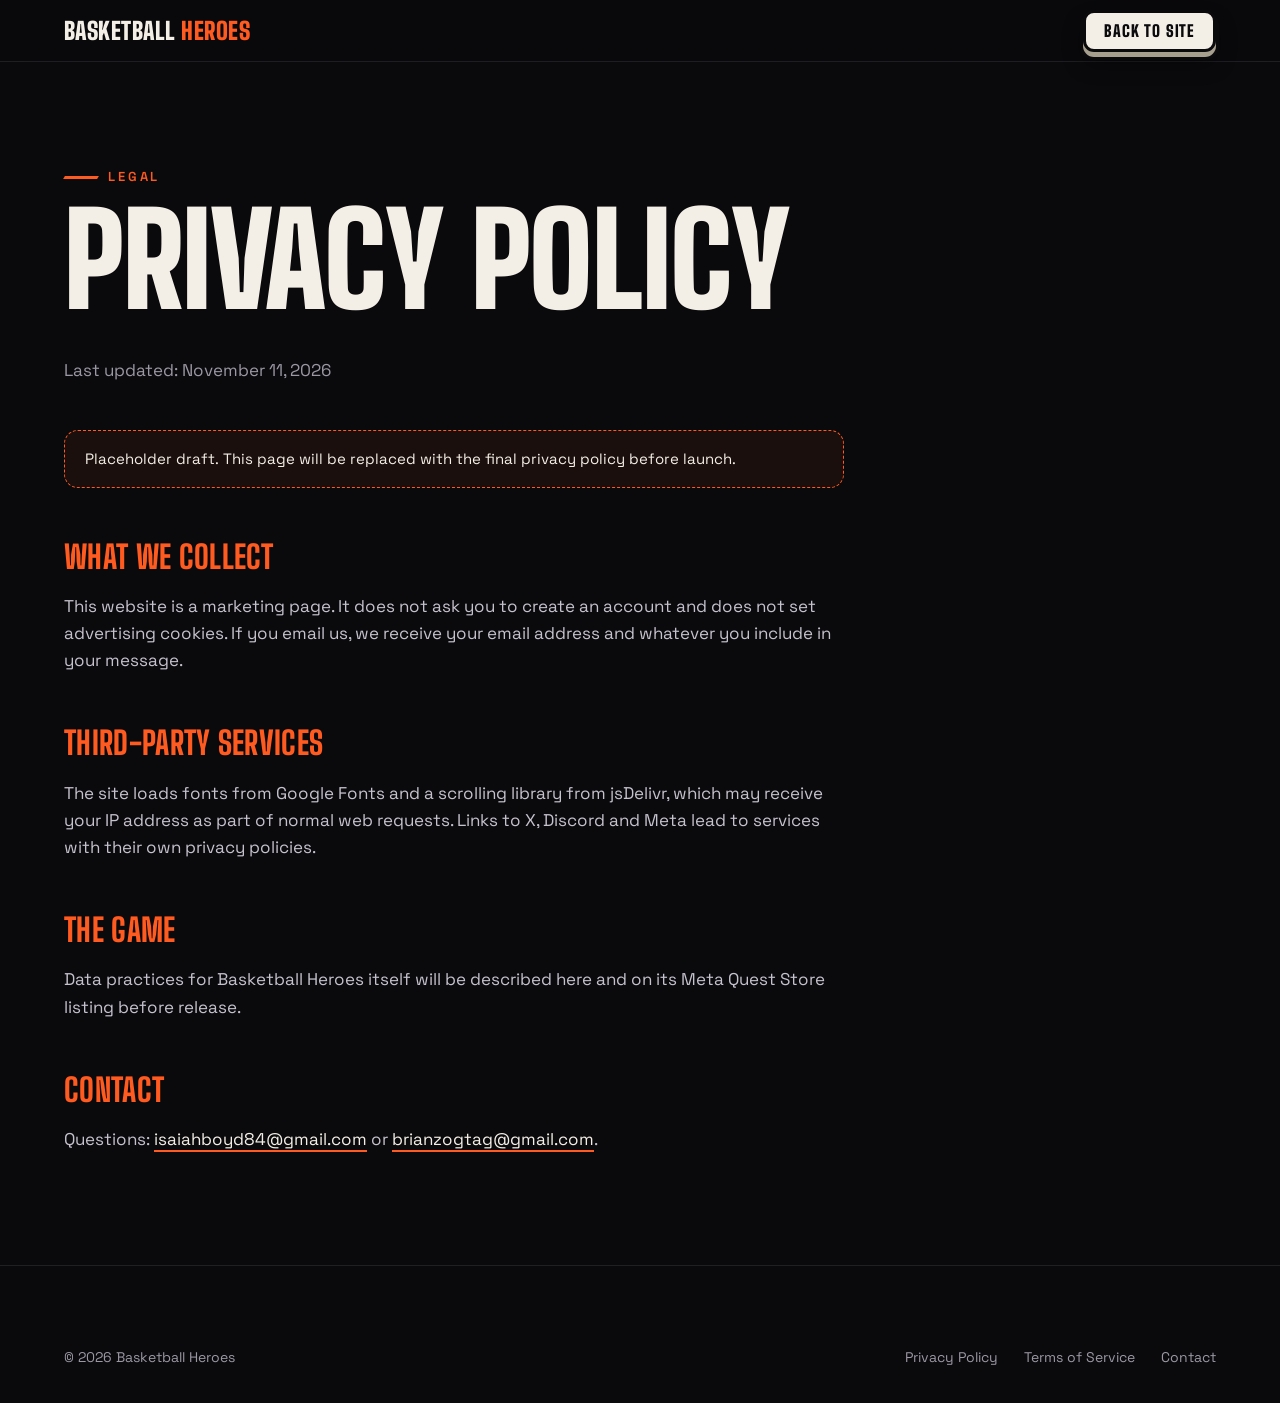
==== public/privacy.html @ ac266f65 "Add Cloudflare Worker (static assets) config for bbheroesvr.com Move site into public/ and add wrang" ====
<!DOCTYPE html>
<html lang="en">
<head>
  <meta charset="utf-8">
  <meta name="viewport" content="width=device-width, initial-scale=1">
  <title>Privacy Policy — Basketball Heroes</title>
  <meta name="robots" content="noindex">
  <meta name="theme-color" content="#0a0a0d">
  <link rel="preconnect" href="https://fonts.googleapis.com">
  <link rel="preconnect" href="https://fonts.gstatic.com" crossorigin>
  <link href="https://fonts.googleapis.com/css2?family=Big+Shoulders+Display:wght@700;800;900&family=Space+Grotesk:wght@400;500;600&display=swap" rel="stylesheet">
  <link rel="stylesheet" href="css/style.css">
</head>
<body>
<header class="nav stuck"><div class="wrap">
  <a href="index.html" class="logo"><span>Basketball <b>Heroes</b></span></a>
  <a href="index.html" class="btn sm bone">Back to site</a>
</div></header>
<main class="legal"><div class="wrap"><article>
  <span class="eyebrow">Legal</span>
  <h1 class="display">Privacy Policy</h1>
  <p class="meta">Last updated: November 11, 2026</p>
  <div class="notice">Placeholder draft. This page will be replaced with the final privacy policy before launch.</div>
  <h2>What we collect</h2>
  <p>This website is a marketing page. It does not ask you to create an account and does not set advertising cookies. If you email us, we receive your email address and whatever you include in your message.</p>
  <h2>Third-party services</h2>
  <p>The site loads fonts from Google Fonts and a scrolling library from jsDelivr, which may receive your IP address as part of normal web requests. Links to X, Discord and Meta lead to services with their own privacy policies.</p>
  <h2>The game</h2>
  <p>Data practices for Basketball Heroes itself will be described here and on its Meta Quest Store listing before release.</p>
  <h2>Contact</h2>
  <p>Questions: <a href="mailto:isaiahboyd84@gmail.com">isaiahboyd84@gmail.com</a> or <a href="mailto:brianzogtag@gmail.com">brianzogtag@gmail.com</a>.</p>
</article></div></main>
<footer class="footer"><div class="wrap"><div class="foot-bar" style="margin-top:0;border-top:0;padding-top:0">
  <span>&copy; 2026 Basketball Heroes</span>
  <nav class="foot-links"><a href="privacy.html">Privacy Policy</a><a href="terms.html">Terms of Service</a><a href="index.html#contact">Contact</a></nav>
</div></div></footer>
</body>
</html>
---- public/css/style.css ----
/* ==========================================================
   BASKETBALL HEROES — site styles
   Palette: ink black / hardwood orange / hero red / bolt blue
   ========================================================== */
:root {
  --ink: #0a0a0d;
  --ink-2: #111116;
  --ink-3: #1a1a22;
  --line: rgba(255, 255, 255, 0.09);
  --bone: #f4efe6;
  --mute: #9b97a3;
  --orange: #ff5a1f;
  --orange-hot: #ff7a2e;
  --red: #ff2d3d;
  --bolt: #35d3ff;
  --font-display: "Big Shoulders Display", "Impact", sans-serif;
  --font-body: "Space Grotesk", system-ui, sans-serif;
  --pad: clamp(20px, 5vw, 72px);
  --ease: cubic-bezier(0.22, 1, 0.36, 1);
}

*, *::before, *::after { box-sizing: border-box; margin: 0; padding: 0; }
html { scroll-behavior: auto; -webkit-text-size-adjust: 100%; overflow-x: clip; }
html.lenis, html.lenis body { height: auto; }
.lenis.lenis-smooth { scroll-behavior: auto !important; }
.lenis.lenis-stopped { overflow: hidden; }

body {
  background: var(--ink);
  color: var(--bone);
  font-family: var(--font-body);
  font-size: 17px;
  line-height: 1.6;
  overflow-x: clip;
  -webkit-font-smoothing: antialiased;
}
a { color: inherit; text-decoration: none; }
button { font: inherit; color: inherit; background: none; border: 0; cursor: pointer; }
svg { display: block; }
::selection { background: var(--orange); color: var(--ink); }
:focus-visible { outline: 3px solid var(--bolt); outline-offset: 3px; border-radius: 6px; }

.icon { width: 1.25em; height: 1.25em; stroke: currentColor; fill: none; stroke-width: 2; stroke-linecap: round; stroke-linejoin: round; flex: none; }
.icon-fill { fill: currentColor; stroke: none; }

/* film grain over everything */
.grain {
  position: fixed; inset: -50%; z-index: 90; pointer-events: none; opacity: 0.07;
  background-image: url("data:image/svg+xml;utf8,<svg xmlns='http://www.w3.org/2000/svg' width='200' height='200'><filter id='n'><feTurbulence type='fractalNoise' baseFrequency='.9' numOctaves='2' stitchTiles='stitch'/></filter><rect width='100%25' height='100%25' filter='url(%23n)'/></svg>");
  animation: grain 1.2s steps(6) infinite;
}
@keyframes grain {
  0% { transform: translate(0, 0); } 20% { transform: translate(-3%, 2%); } 40% { transform: translate(2%, -3%); }
  60% { transform: translate(-2%, -1%); } 80% { transform: translate(3%, 3%); } 100% { transform: translate(0, 0); }
}

.wrap { width: 100%; max-width: 1360px; margin: 0 auto; padding: 0 var(--pad); }
.eyebrow {
  display: inline-flex; align-items: center; gap: 10px;
  font-weight: 600; font-size: 13px; letter-spacing: 0.22em; text-transform: uppercase; color: var(--orange);
}
.eyebrow::before { content: ""; width: 34px; height: 3px; background: var(--orange); transform: skewX(-30deg); }
.display {
  font-family: var(--font-display); font-weight: 900; text-transform: uppercase;
  line-height: 0.88; letter-spacing: -0.01em;
}

/* ---------- reveal on scroll (only hidden when JS is running) ---------- */
.js [data-reveal] { opacity: 0; transform: translateY(46px); transition: opacity 0.9s var(--ease), transform 0.9s var(--ease); transition-delay: var(--d, 0s); }
.js [data-reveal].in { opacity: 1; transform: none; }
.js [data-reveal="left"] { transform: translateX(-60px); }
.js [data-reveal="right"] { transform: translateX(60px); }
.js [data-reveal="left"].in, .js [data-reveal="right"].in { transform: none; }

/* ---------- NAV ---------- */
.nav {
  position: fixed; top: 0; left: 0; right: 0; z-index: 70;
  padding: 18px 0; transition: padding 0.4s;
}
.nav::before { content: ""; position: absolute; inset: 0; z-index: -1; background: rgba(10, 10, 13, 0.78); backdrop-filter: blur(14px); -webkit-backdrop-filter: blur(14px); border-bottom: 1px solid var(--line); opacity: 0; transition: opacity 0.4s; }
.nav.stuck { padding: 10px 0; }
.nav.stuck::before { opacity: 1; }
.nav .wrap { display: flex; align-items: center; justify-content: space-between; gap: 24px; }
.logo { display: flex; align-items: center; gap: 12px; font-family: var(--font-display); font-weight: 900; font-size: 24px; text-transform: uppercase; letter-spacing: 0.02em; line-height: 1; }
.logo svg { width: 34px; height: 34px; transition: transform 0.7s var(--ease); }
.logo:hover svg { transform: rotate(360deg); }
.logo b { color: var(--orange); font-weight: 900; }
.nav-links { display: flex; align-items: center; gap: 34px; }
.nav-links a:not(.btn) { font-size: 14px; font-weight: 500; letter-spacing: 0.08em; text-transform: uppercase; color: var(--mute); position: relative; padding: 6px 0; transition: color 0.25s; }
.nav-links a:not(.btn)::after { content: ""; position: absolute; left: 0; right: 0; bottom: 0; height: 2px; background: var(--orange); transform: scaleX(0); transform-origin: left; transition: transform 0.35s var(--ease); }
.nav-links a:not(.btn):hover { color: var(--bone); }
.nav-links a:not(.btn):hover::after { transform: scaleX(1); }
.burger { display: none; width: 46px; height: 46px; border: 2px solid var(--line); border-radius: 12px; align-items: center; justify-content: center; position: relative; z-index: 80; }
.burger span, .burger span::before { display: block; width: 20px; height: 2px; background: var(--bone); position: relative; transition: transform 0.3s var(--ease), background 0.3s; }
.burger span::before { content: ""; position: absolute; top: 7px; left: 0; }
.burger[aria-expanded="true"] span { transform: translateY(3.5px) rotate(45deg); }
.burger[aria-expanded="true"] span::before { transform: translateY(-7px) rotate(-90deg); top: 7px; }

/* ---------- EVIL BUTTONS ---------- */
.btn {
  --face: var(--orange); --depth: #b32d00; --text: var(--ink);
  position: relative; display: inline-flex; align-items: center; justify-content: center; gap: 12px;
  padding: 15px 28px; border-radius: 14px; border: 3px solid var(--ink);
  background: var(--face); color: var(--text);
  font-family: var(--font-display); font-weight: 900; font-size: 20px; letter-spacing: 0.05em; text-transform: uppercase; line-height: 1;
  box-shadow: 0 7px 0 var(--depth), 0 7px 0 3px var(--ink), 0 18px 30px rgba(0, 0, 0, 0.45);
  transform: translate3d(0, 0, 0) rotate(var(--rot, 0deg));
  transition: transform 0.18s var(--ease), box-shadow 0.18s var(--ease), background 0.2s;
  user-select: none; -webkit-tap-highlight-color: transparent;
}
.btn:hover { transform: translate3d(0, -4px, 0) rotate(var(--rot, -1.6deg)); box-shadow: 0 11px 0 var(--depth), 0 11px 0 3px var(--ink), 0 26px 40px rgba(0, 0, 0, 0.5); }
.btn:active, .btn.is-down { transform: translate3d(0, 6px, 0) rotate(0deg) scale(0.985); box-shadow: 0 1px 0 var(--depth), 0 1px 0 3px var(--ink), 0 4px 8px rgba(0, 0, 0, 0.4); transition-duration: 0.06s; }
.btn .icon { width: 22px; height: 22px; }
.btn.red { --face: var(--red); --depth: #9c0e1b; --text: #fff; }
.btn.bone { --face: var(--bone); --depth: #a79f8e; --text: var(--ink); }
.btn.discord { --face: #5865f2; --depth: #3340c4; --text: #fff; }
.btn.sm { padding: 10px 18px; font-size: 16px; border-radius: 11px; box-shadow: 0 5px 0 var(--depth), 0 5px 0 3px var(--ink), 0 12px 20px rgba(0,0,0,.4); }
.btn.sm:hover { box-shadow: 0 8px 0 var(--depth), 0 8px 0 3px var(--ink), 0 16px 24px rgba(0,0,0,.45); }
.btn.sm:active { box-shadow: 0 1px 0 var(--depth), 0 1px 0 3px var(--ink); }

/* the glaring eyes that appear on the big buttons */
.btn .eyes { position: absolute; top: -17px; left: 50%; display: flex; gap: 6px; transform: translateX(-50%) scale(0); transform-origin: 50% 100%; transition: transform 0.28s cubic-bezier(0.34, 1.9, 0.64, 1); pointer-events: none; }
.btn:hover .eyes { transform: translateX(-50%) scale(1); }
.btn .eye { position: relative; width: 17px; height: 17px; border-radius: 50%; background: #fff; border: 2.5px solid var(--ink); overflow: hidden; }
.btn .eye i { position: absolute; width: 7px; height: 7px; border-radius: 50%; background: var(--ink); left: 50%; top: 50%; margin: -3.5px 0 0 -3.5px; transform: translate(var(--px, 0px), var(--py, 0px)); }
.btn .eye::after { content: ""; position: absolute; left: -2px; right: -2px; top: -2px; height: 7px; background: var(--face); transform: rotate(var(--brow)) translateY(-1px); border-bottom: 2.5px solid var(--ink); }
.btn .eye:first-child { --brow: 16deg; } .btn .eye:last-child { --brow: -16deg; }

/* ---------- HERO ---------- */
.hero { position: relative; min-height: 100svh; display: flex; align-items: center; padding: 130px 0 120px; overflow: hidden; isolation: isolate; }
.hero-bg { position: absolute; inset: 0; z-index: -1; background:
  radial-gradient(60% 55% at 78% 45%, rgba(255, 90, 31, 0.28), transparent 70%),
  radial-gradient(40% 40% at 8% 100%, rgba(255, 45, 61, 0.18), transparent 70%),
  var(--ink); }
.court { position: absolute; inset: 0; z-index: -1; width: 100%; height: 100%; opacity: 0.55; }
.court * { fill: none; stroke: rgba(255, 255, 255, 0.07); stroke-width: 2; vector-effect: non-scaling-stroke; }
#embers { position: absolute; inset: 0; z-index: -1; width: 100%; height: 100%; }
.hero-grid { display: grid; grid-template-columns: 1.25fr 0.75fr; align-items: center; gap: 20px; position: relative; }
.badge-live {
  display: inline-flex; align-items: center; gap: 10px; padding: 8px 16px 8px 12px; border: 1px solid var(--line); border-radius: 999px;
  background: rgba(255, 255, 255, 0.04); font-size: 13px; letter-spacing: 0.1em; text-transform: uppercase; color: var(--bone); margin-bottom: 28px;
}
.badge-live i { width: 8px; height: 8px; border-radius: 50%; background: var(--orange); box-shadow: 0 0 0 0 rgba(255, 90, 31, 0.7); animation: ping 1.8s infinite; }
@keyframes ping { 70% { box-shadow: 0 0 0 10px rgba(255, 90, 31, 0); } 100% { box-shadow: 0 0 0 0 rgba(255, 90, 31, 0); } }
.hero h1 { font-size: clamp(64px, 13.4vw, 220px); }
.hero h1 .line { display: block; overflow: hidden; padding: 0.04em 0.06em 0.02em 0; margin-right: -0.06em; }
.hero h1 .line > span { display: block; transform: translateY(105%) skewY(6deg); animation: rise 1.1s var(--ease) forwards; }
.hero h1 .line:nth-child(2) > span { animation-delay: 0.14s; }
@keyframes rise { to { transform: none; } }
.hero h1 .heroes { color: transparent; -webkit-text-stroke: 3px var(--orange); position: relative; }
.hero h1 .heroes::after { content: "HEROES"; position: absolute; inset: 0; color: var(--orange); clip-path: inset(0 100% 0 0); animation: fill 1.3s 1.1s var(--ease) forwards; }
@keyframes fill { to { clip-path: inset(0 0 0 0); } }
.tagline { max-width: 540px; margin: 30px 0 38px; font-size: clamp(18px, 1.7vw, 22px); color: #cfcbd4; opacity: 0; animation: fadeUp 1s 0.7s var(--ease) forwards; }
.tagline strong { color: var(--bone); font-weight: 600; }
.cta-row { display: flex; flex-wrap: wrap; gap: 22px; padding-top: 14px; opacity: 0; animation: fadeUp 1s 0.9s var(--ease) forwards; }
@keyframes fadeUp { from { opacity: 0; transform: translateY(24px); } to { opacity: 1; transform: none; } }
.badge-live { opacity: 0; animation: fadeUp 0.8s 0.2s var(--ease) forwards; }

.hero-art { position: relative; aspect-ratio: 1; width: 100%; max-width: 520px; justify-self: center; transition: transform 0.25s ease-out; will-change: transform; }
.hero-art .bolt { position: absolute; inset: -6% -14%; width: 128%; height: 112%; filter: drop-shadow(0 0 22px rgba(53, 211, 255, 0.75)); animation: flicker 4.5s infinite; }
@keyframes flicker { 0%, 100% { opacity: 1; } 46% { opacity: 1; } 48% { opacity: 0.25; } 50% { opacity: 1; } 52% { opacity: 0.4; } 54% { opacity: 1; } }
.hero-art .ball { position: absolute; inset: 14%; animation: bounce 2.2s cubic-bezier(0.5, 0, 0.5, 1) infinite; filter: drop-shadow(0 30px 50px rgba(255, 90, 31, 0.45)); }
.hero-art .ball svg { width: 100%; height: 100%; animation: spin 9s linear infinite; }
.hero-art .shadow { position: absolute; left: 20%; right: 20%; bottom: 3%; height: 6%; border-radius: 50%; background: rgba(0, 0, 0, 0.6); filter: blur(10px); animation: shade 2.2s cubic-bezier(0.5, 0, 0.5, 1) infinite; }
@keyframes bounce { 0%, 100% { transform: translateY(14%); } 50% { transform: translateY(-6%); } }
@keyframes shade { 0%, 100% { transform: scale(1.05); opacity: 0.9; } 50% { transform: scale(0.6); opacity: 0.35; } }
@keyframes spin { to { transform: rotate(360deg); } }

.scroll-cue { position: absolute; left: var(--pad); bottom: 28px; display: flex; align-items: center; gap: 14px; font-size: 12px; letter-spacing: 0.24em; text-transform: uppercase; color: var(--mute); }
.scroll-cue i { position: relative; width: 22px; height: 38px; border: 2px solid var(--mute); border-radius: 12px; }
.scroll-cue i::after { content: ""; position: absolute; left: 50%; top: 7px; width: 3px; height: 8px; margin-left: -1.5px; background: var(--orange); border-radius: 3px; animation: wheel 1.6s infinite; }
@keyframes wheel { 0% { opacity: 1; transform: translateY(0); } 100% { opacity: 0; transform: translateY(14px); } }

/* ---------- MARQUEE ---------- */
.marquee { position: relative; max-width: 100vw; z-index: 2; background: var(--orange); color: var(--ink); transform: rotate(-1.6deg) scale(1.03); margin: -34px 0 0; border-block: 4px solid var(--ink); overflow: hidden; box-shadow: 0 20px 60px rgba(255, 90, 31, 0.25); }
.marquee-track { display: flex; width: max-content; animation: marquee 26s linear infinite; }
.marquee:hover .marquee-track { animation-play-state: paused; }
.marquee span { display: inline-flex; align-items: center; gap: 34px; padding: 14px 17px; font-family: var(--font-display); font-weight: 900; font-size: clamp(24px, 3vw, 38px); text-transform: uppercase; white-space: nowrap; }
.marquee svg { width: 26px; height: 26px; }
@keyframes marquee { to { transform: translateX(-50%); } }

/* ---------- ABOUT ---------- */
section { position: relative; }
.about { padding: clamp(110px, 16vw, 220px) 0 clamp(80px, 10vw, 140px); }
.about-lede { font-family: var(--font-display); font-weight: 800; text-transform: uppercase; font-size: clamp(34px, 5.6vw, 88px); line-height: 1; letter-spacing: -0.005em; margin: 28px 0 70px; max-width: 18ch; }
.about-lede .w { opacity: 0.16; transition: opacity 0.25s linear, color 0.25s; }
.about-lede .w.on { opacity: 1; }
.about-lede .w.hot.on { color: var(--orange); }
.about-grid { display: grid; grid-template-columns: 1.1fr 1fr; gap: clamp(30px, 6vw, 90px); align-items: start; }
.about-copy p { color: #c6c2cd; margin-bottom: 20px; max-width: 58ch; }
.about-copy p strong { color: var(--bone); font-weight: 600; }
.specs { display: grid; gap: 14px; }
.spec { display: flex; align-items: center; gap: 20px; padding: 22px 24px; border: 1px solid var(--line); border-radius: 18px; background: linear-gradient(120deg, rgba(255,255,255,.04), transparent); transition: transform 0.4s var(--ease), border-color 0.3s; }
.spec:hover { transform: translateX(10px); border-color: rgba(255, 90, 31, 0.6); }
.spec .ico { width: 54px; height: 54px; border-radius: 14px; background: var(--ink-3); display: grid; place-items: center; color: var(--orange); border: 1px solid var(--line); }
.spec .ico .icon { width: 26px; height: 26px; }
.spec small { display: block; font-size: 12px; letter-spacing: 0.2em; text-transform: uppercase; color: var(--mute); }
.spec b { font-family: var(--font-display); font-weight: 800; font-size: 34px; text-transform: uppercase; line-height: 1.05; }

/* ---------- FEATURES ---------- */
.features { padding: clamp(70px, 9vw, 130px) 0 clamp(90px, 12vw, 170px); background: linear-gradient(180deg, transparent, var(--ink-2) 12%, var(--ink-2) 90%, transparent); }
.sec-head { display: flex; justify-content: space-between; align-items: flex-end; gap: 30px; flex-wrap: wrap; margin-bottom: 64px; }
.sec-head h2 { font-size: clamp(52px, 9vw, 140px); margin-top: 14px; }
.sec-head h2 em { font-style: normal; color: var(--orange); }
.sec-head p { max-width: 380px; color: var(--mute); }
.cards { display: grid; grid-template-columns: repeat(3, 1fr); gap: 20px; perspective: 1400px; }
.card {
  --mx: 50%; --my: 50%;
  position: relative; padding: 32px 30px 36px; min-height: 330px; border-radius: 24px; overflow: hidden;
  background: var(--ink-3); border: 1px solid var(--line);
  display: flex; flex-direction: column; transform-style: preserve-3d;
  transform: rotateX(var(--rx, 0deg)) rotateY(var(--ry, 0deg));
  transition: transform 0.35s var(--ease), border-color 0.3s;
}
.card::before { content: ""; position: absolute; inset: 0; background: radial-gradient(380px circle at var(--mx) var(--my), rgba(255, 90, 31, 0.22), transparent 60%); opacity: 0; transition: opacity 0.3s; pointer-events: none; }
.card::after { content: ""; position: absolute; inset: 0; border-radius: inherit; padding: 1.5px; background: radial-gradient(260px circle at var(--mx) var(--my), var(--orange), transparent 65%); -webkit-mask: linear-gradient(#000 0 0) content-box, linear-gradient(#000 0 0); -webkit-mask-composite: xor; mask-composite: exclude; opacity: 0; transition: opacity 0.3s; pointer-events: none; }
.card:hover::before, .card:hover::after { opacity: 1; }
.card .num { font-family: var(--font-display); font-weight: 900; font-size: 20px; color: var(--mute); letter-spacing: 0.1em; display: flex; justify-content: space-between; align-items: center; }
.card .num .icon { width: 40px; height: 40px; padding: 8px; border-radius: 12px; background: rgba(255, 90, 31, 0.12); color: var(--orange); stroke-width: 1.8; box-sizing: content-box; transition: transform 0.5s var(--ease), background 0.3s, color 0.3s; }
.card:hover .num .icon { transform: rotate(-12deg) scale(1.15); background: var(--orange); color: var(--ink); }
.card h3 { margin-top: auto; padding-top: 70px; font-family: var(--font-display); font-weight: 900; font-size: 42px; line-height: 0.95; text-transform: uppercase; transform: translateZ(30px); }
.card p { margin-top: 14px; color: var(--mute); font-size: 16px; transform: translateZ(18px); }
.card.wide { grid-column: span 2; }
.card.accent { background: linear-gradient(150deg, var(--orange), #d9360d); color: var(--ink); border-color: transparent; }
.card.accent p, .card.accent .num { color: rgba(10, 10, 13, 0.75); }
.card.accent .num .icon { background: var(--ink); color: var(--orange); }
.card.accent:hover .num .icon { background: var(--bone); color: var(--ink); }
.card.accent::before { background: radial-gradient(380px circle at var(--mx) var(--my), rgba(255,255,255,.28), transparent 60%); }

/* ---------- SOCIAL ---------- */
.social { padding: clamp(90px, 12vw, 180px) 0; overflow: hidden; }
.social-box { position: relative; border-radius: 36px; border: 1px solid var(--line); background:
  radial-gradient(50% 80% at 100% 0%, rgba(88, 101, 242, 0.25), transparent 70%),
  radial-gradient(50% 80% at 0% 100%, rgba(255, 90, 31, 0.25), transparent 70%), var(--ink-2);
  padding: clamp(40px, 7vw, 110px) clamp(24px, 5vw, 80px); text-align: center; overflow: hidden; }
.social-box h2 { font-size: clamp(54px, 10.5vw, 170px); margin: 18px 0 22px; }
.social-box h2 .out { color: transparent; -webkit-text-stroke: 2px var(--bone); }
.social-box p { max-width: 560px; margin: 0 auto 56px; color: var(--mute); }
.social-btns { display: flex; justify-content: center; flex-wrap: wrap; gap: 34px; padding-top: 18px; }
.btn.xl { padding: 26px 46px; font-size: clamp(26px, 3vw, 38px); border-radius: 20px; gap: 16px; }
.btn.xl .icon { width: 36px; height: 36px; }
.handle { margin-top: 34px; font-size: 14px; letter-spacing: 0.14em; text-transform: uppercase; color: var(--mute); }
.handle b { color: var(--bone); font-weight: 600; }
.ghost-ball { position: absolute; width: 180px; height: 180px; opacity: 0.07; }
.ghost-ball.a { left: -50px; top: 40px; } .ghost-ball.b { right: -40px; bottom: -30px; width: 240px; height: 240px; }

/* ---------- CONTACT ---------- */
.contact { padding: 20px 0 clamp(100px, 13vw, 190px); }
.contact h2 { font-size: clamp(48px, 8vw, 120px); margin: 14px 0 54px; }
.contact-grid { display: grid; grid-template-columns: 1fr 1fr; gap: 20px; }
.person { position: relative; display: flex; flex-direction: column; gap: 6px; padding: 34px 34px 30px; border-radius: 26px; border: 1px solid var(--line); background: var(--ink-2); overflow: hidden; transition: transform 0.5s var(--ease), border-color 0.3s; }
.person:hover { transform: translateY(-8px); border-color: var(--orange); }
.person .role { font-size: 12px; letter-spacing: 0.22em; text-transform: uppercase; color: var(--orange); font-weight: 600; }
.person .name { font-family: var(--font-display); font-weight: 900; text-transform: uppercase; font-size: clamp(44px, 5vw, 74px); line-height: 0.95; }
.person .mail { margin-top: 18px; display: flex; align-items: center; gap: 12px; color: var(--bone); font-size: clamp(15px, 1.5vw, 18px); word-break: break-all; }
.person .mail .icon { color: var(--orange); }
.person .actions { display: flex; gap: 10px; margin-top: 26px; flex-wrap: wrap; }
.chip { display: inline-flex; align-items: center; gap: 8px; padding: 10px 16px; border-radius: 999px; border: 1px solid var(--line); font-size: 14px; font-weight: 500; transition: background 0.25s, color 0.25s, border-color 0.25s, transform 0.25s var(--ease); }
.chip:hover { background: var(--bone); color: var(--ink); border-color: var(--bone); transform: translateY(-2px); }
.chip .icon { width: 16px; height: 16px; }
.chip.done { background: var(--orange); border-color: var(--orange); color: var(--ink); }
.person .bgnum { position: absolute; right: 20px; top: -14px; font-family: var(--font-display); font-weight: 900; font-size: 180px; line-height: 1; color: rgba(255, 255, 255, 0.04); pointer-events: none; }

/* ---------- FOOTER ---------- */
.footer { position: relative; border-top: 1px solid var(--line); padding: 80px 0 34px; overflow: hidden; background: var(--ink); }
.wishlist-row { display: flex; justify-content: center; margin-bottom: 70px; }
.wish {
  position: relative; display: inline-flex; align-items: center; gap: 22px; padding: 20px 34px 20px 24px; border-radius: 22px; cursor: not-allowed; isolation: isolate;
  background: linear-gradient(180deg, #1d1d25, #101015); border: 1px solid rgba(255, 255, 255, 0.14);
  box-shadow: 0 0 0 1px #000, 0 24px 60px rgba(0, 0, 0, 0.6), inset 0 1px 0 rgba(255, 255, 255, 0.12);
  transition: transform 0.4s var(--ease); overflow: hidden;
}
.wish::before { content: ""; position: absolute; inset: 0; z-index: -1; background: linear-gradient(110deg, transparent 35%, rgba(255, 140, 60, 0.35) 50%, transparent 65%); transform: translateX(-120%); animation: sheen 3.6s 1s infinite; }
@keyframes sheen { 50%, 100% { transform: translateX(120%); } }
.wish:hover { transform: translateY(-4px) rotate(-0.6deg); }
.wish.shake { animation: shake 0.45s; }
@keyframes shake { 20% { transform: translateX(-9px) rotate(-1deg); } 40% { transform: translateX(8px) rotate(1deg); } 60% { transform: translateX(-5px); } 80% { transform: translateX(3px); } }
.wish .lock { width: 62px; height: 62px; border-radius: 16px; display: grid; place-items: center; background: radial-gradient(circle at 30% 25%, #ffb36b, var(--orange) 55%, #b32d00); color: var(--ink); box-shadow: 0 0 0 3px var(--ink), 0 0 30px rgba(255, 90, 31, 0.5); }
.wish .lock .icon { width: 28px; height: 28px; stroke-width: 2.4; }
.wish small { display: block; font-size: 11px; letter-spacing: 0.26em; text-transform: uppercase; color: var(--mute); }
.wish b { display: block; font-family: var(--font-display); font-weight: 900; text-transform: uppercase; font-size: clamp(28px, 4vw, 40px); line-height: 1; margin-top: 4px; }
.wish b em { font-style: normal; color: var(--orange); }
.wish .tag { margin-left: 8px; padding: 6px 12px; border-radius: 8px; background: var(--red); color: #fff; font-family: var(--font-display); font-weight: 900; font-size: 18px; letter-spacing: 0.08em; transform: rotate(4deg); box-shadow: 0 3px 0 #7d0a15; }
.big-word { font-family: var(--font-display); font-weight: 900; text-transform: uppercase; text-align: center; line-height: 0.8; font-size: clamp(60px, 15.4vw, 250px); color: transparent; -webkit-text-stroke: 2px rgba(255, 255, 255, 0.12); white-space: nowrap; user-select: none; margin: 0 -2vw; transition: -webkit-text-stroke-color 0.5s; }
.big-word:hover { -webkit-text-stroke-color: var(--orange); }
.foot-bar { display: flex; justify-content: space-between; align-items: center; flex-wrap: wrap; gap: 20px; margin-top: 50px; padding-top: 26px; border-top: 1px solid var(--line); font-size: 14px; color: var(--mute); }
.foot-links { display: flex; gap: 26px; flex-wrap: wrap; }
.foot-links a { transition: color 0.2s; display: inline-flex; align-items: center; gap: 8px; }
.foot-links a:hover { color: var(--orange); }
.foot-links .icon { width: 16px; height: 16px; }

/* ---------- LEGAL PAGES ---------- */
.legal { padding: 160px 0 100px; min-height: 100svh; }
.legal h1 { font-size: clamp(56px, 10vw, 150px); margin: 16px 0 40px; }
.legal .meta { color: var(--mute); margin-bottom: 46px; }
.legal article { max-width: 780px; }
.legal h2 { font-family: var(--font-display); font-weight: 800; font-size: 32px; text-transform: uppercase; margin: 44px 0 10px; color: var(--orange); letter-spacing: 0.01em; }
.legal p, .legal li { color: #c6c2cd; margin-bottom: 12px; }
.legal ul { padding-left: 22px; }
.legal a:not(.btn) { color: var(--bone); border-bottom: 2px solid var(--orange); }
.notice { padding: 16px 20px; border: 1px dashed var(--orange); border-radius: 14px; color: var(--bone); background: rgba(255, 90, 31, 0.07); margin-bottom: 30px; font-size: 15px; }

/* ---------- RESPONSIVE ---------- */
@media (max-width: 980px) {
  .hero-grid { grid-template-columns: 1fr; }
  .hero-art { position: absolute; right: -14%; top: 7%; width: 66%; max-width: 380px; opacity: 0.55; z-index: -1; }
  .about-grid, .contact-grid { grid-template-columns: 1fr; }
  .cards { grid-template-columns: 1fr 1fr; }
  .card.wide { grid-column: span 2; }
}
@media (max-width: 760px) {
  body { font-size: 16px; }
  .burger { display: inline-flex; }
  .nav-links { position: fixed; inset: 0; z-index: 75; flex-direction: column; justify-content: center; gap: 26px; background: rgba(10, 10, 13, 0.97); transform: translateY(-100%); transition: transform 0.6s var(--ease); }
  .nav-links.open { transform: none; }
  .nav-links a:not(.btn) { font-family: var(--font-display); font-weight: 900; font-size: 48px; color: var(--bone); letter-spacing: 0.02em; }
  .hero { padding-top: 120px; padding-bottom: 100px; }
  .scroll-cue { display: none; }
  .cards { grid-template-columns: 1fr; }
  .card.wide { grid-column: auto; }
  .card { min-height: 280px; }
  .btn.xl { width: 100%; padding: 22px 24px; }
  .social-btns { gap: 28px; }
  .wish { flex-wrap: wrap; justify-content: center; text-align: center; padding: 22px; }
  .wish .tag { margin: 6px 0 0; }
  .marquee { margin-top: -14px; }
}
@media (hover: none) { .btn:hover { transform: none; box-shadow: 0 7px 0 var(--depth), 0 7px 0 3px var(--ink), 0 18px 30px rgba(0,0,0,.45); } .btn .eyes { display: none; } }

@media (prefers-reduced-motion: reduce) {
  *, *::before, *::after { animation-duration: 0.001ms !important; animation-iteration-count: 1 !important; transition-duration: 0.001ms !important; }
  .grain { display: none; }
  .js [data-reveal] { opacity: 1; transform: none; }
  .hero h1 .line > span, .tagline, .cta-row, .badge-live { opacity: 1; transform: none; }
  .hero h1 .heroes::after { clip-path: inset(0 0 0 0); }
}
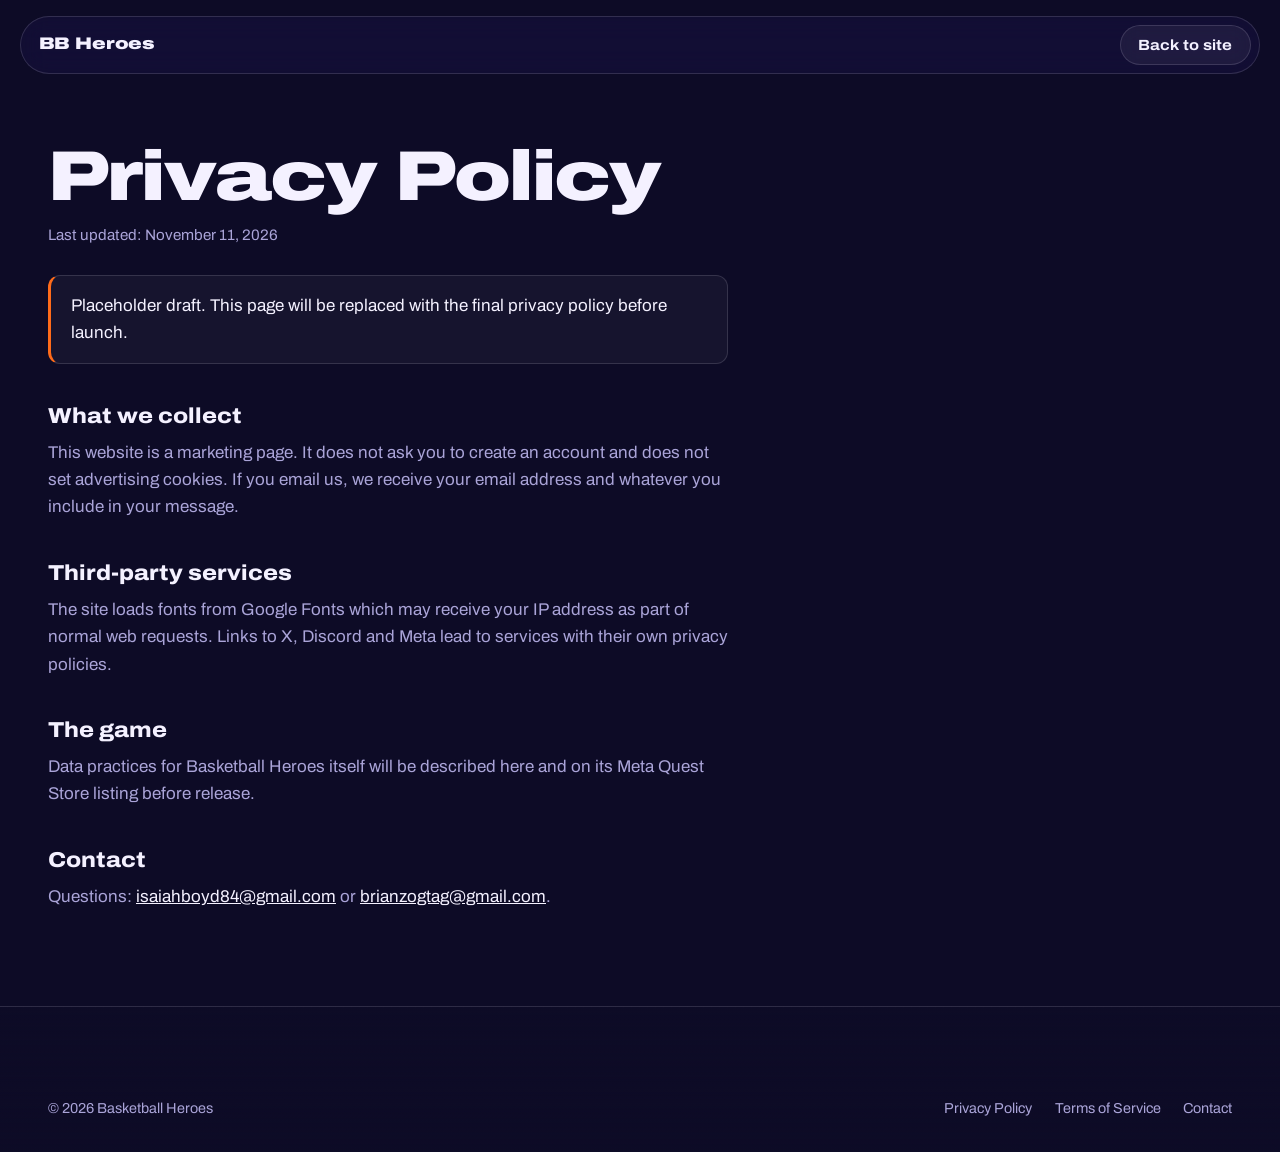
==== commit 20df119b: "Redesign site: three.js basketball, halftone arena shader, hold-to-shoot hoop - Scroll-driven 3D bal" ====
--- a/public/privacy.html
+++ b/public/privacy.html
@@ -5,34 +5,27 @@
   <meta name="viewport" content="width=device-width, initial-scale=1">
   <title>Privacy Policy — Basketball Heroes</title>
   <meta name="robots" content="noindex">
-  <meta name="theme-color" content="#0a0a0d">
+  <meta name="theme-color" content="#0d0b26">
   <link rel="preconnect" href="https://fonts.googleapis.com">
   <link rel="preconnect" href="https://fonts.gstatic.com" crossorigin>
-  <link href="https://fonts.googleapis.com/css2?family=Big+Shoulders+Display:wght@700;800;900&family=Space+Grotesk:wght@400;500;600&display=swap" rel="stylesheet">
+  <link href="https://fonts.googleapis.com/css2?family=Archivo:wdth,wght@62..125,400..900&display=swap" rel="stylesheet">
   <link rel="stylesheet" href="css/style.css">
 </head>
 <body>
-<header class="nav stuck"><div class="wrap">
-  <a href="index.html" class="logo"><span>Basketball <b>Heroes</b></span></a>
-  <a href="index.html" class="btn sm bone">Back to site</a>
-</div></header>
+<header class="nav stuck"><a href="index.html" class="logo">BB Heroes</a><a href="index.html" class="btn btn-ghost btn-sm" style="margin-left:auto">Back to site</a></header>
 <main class="legal"><div class="wrap"><article>
-  <span class="eyebrow">Legal</span>
-  <h1 class="display">Privacy Policy</h1>
+    <h1>Privacy Policy</h1>
   <p class="meta">Last updated: November 11, 2026</p>
   <div class="notice">Placeholder draft. This page will be replaced with the final privacy policy before launch.</div>
   <h2>What we collect</h2>
   <p>This website is a marketing page. It does not ask you to create an account and does not set advertising cookies. If you email us, we receive your email address and whatever you include in your message.</p>
   <h2>Third-party services</h2>
-  <p>The site loads fonts from Google Fonts and a scrolling library from jsDelivr, which may receive your IP address as part of normal web requests. Links to X, Discord and Meta lead to services with their own privacy policies.</p>
+  <p>The site loads fonts from Google Fonts which may receive your IP address as part of normal web requests. Links to X, Discord and Meta lead to services with their own privacy policies.</p>
   <h2>The game</h2>
   <p>Data practices for Basketball Heroes itself will be described here and on its Meta Quest Store listing before release.</p>
   <h2>Contact</h2>
   <p>Questions: <a href="mailto:isaiahboyd84@gmail.com">isaiahboyd84@gmail.com</a> or <a href="mailto:brianzogtag@gmail.com">brianzogtag@gmail.com</a>.</p>
 </article></div></main>
-<footer class="footer"><div class="wrap"><div class="foot-bar" style="margin-top:0;border-top:0;padding-top:0">
-  <span>&copy; 2026 Basketball Heroes</span>
-  <nav class="foot-links"><a href="privacy.html">Privacy Policy</a><a href="terms.html">Terms of Service</a><a href="index.html#contact">Contact</a></nav>
-</div></div></footer>
+<footer class="foot"><div class="wrap"><div class="foot-bar" style="margin-top:0"><span>&copy; 2026 Basketball Heroes</span><nav aria-label="Footer"><a href="privacy.html">Privacy Policy</a><a href="terms.html">Terms of Service</a><a href="index.html#contact">Contact</a></nav></div></div></footer>
 </body>
 </html>
--- a/public/css/style.css
+++ b/public/css/style.css
@@ -1,336 +1,180 @@
-/* ==========================================================
-   BASKETBALL HEROES — site styles
-   Palette: ink black / hardwood orange / hero red / bolt blue
-   ========================================================== */
-:root {
-  --ink: #0a0a0d;
-  --ink-2: #111116;
-  --ink-3: #1a1a22;
-  --line: rgba(255, 255, 255, 0.09);
-  --bone: #f4efe6;
-  --mute: #9b97a3;
-  --orange: #ff5a1f;
-  --orange-hot: #ff7a2e;
-  --red: #ff2d3d;
-  --bolt: #35d3ff;
-  --font-display: "Big Shoulders Display", "Impact", sans-serif;
-  --font-body: "Space Grotesk", system-ui, sans-serif;
-  --pad: clamp(20px, 5vw, 72px);
-  --ease: cubic-bezier(0.22, 1, 0.36, 1);
+:root{
+  --night:#0d0b26;
+  --haze:#2b1f6b;
+  --ball:#ff6b1a;
+  --cape:#4f6bff;
+  --chalk:#f4f1ff;
+  --mute:#aaa4d8;
+  --line:rgba(244,241,255,.14);
+  --glass:rgba(22,18,58,.6);
+  --ease-pop:cubic-bezier(.3,1.6,.5,1);
+}
+*,*::before,*::after{box-sizing:border-box}
+html{background:var(--night);color:var(--chalk);-webkit-text-size-adjust:100%}
+html.lenis,html.lenis body{height:auto}
+.lenis.lenis-smooth{scroll-behavior:auto!important}
+body{margin:0;font-family:'Archivo',system-ui,sans-serif;font-size:1.0625rem;line-height:1.6;overflow-x:hidden}
+.no-gl body{background:radial-gradient(120% 80% at 50% 0%,var(--haze),var(--night) 60%)}
+#scene{position:fixed;inset:0;width:100%;height:100%;z-index:-1;display:block}
+.no-gl #scene{display:none}
+a{color:inherit}
+p{margin:0 0 1rem}
+:focus-visible{outline:2px solid var(--cape);outline-offset:3px;border-radius:8px}
+.wrap{width:min(1240px,100% - 2*clamp(1.25rem,4vw,3rem));margin-inline:auto}
+.skip{position:absolute;left:-999px;top:1rem;z-index:20;background:var(--chalk);color:var(--night);padding:.6rem 1rem;border-radius:8px}
+.skip:focus{left:1rem}
+
+/* nav */
+.nav{position:fixed;top:1rem;left:50%;translate:-50% 0;z-index:10;width:min(1240px,calc(100% - 1.5rem));display:flex;align-items:center;gap:1.5rem;padding:.5rem .5rem .5rem 1.1rem;border-radius:999px;border:1px solid transparent;transition:background-color .35s,border-color .35s}
+.nav.stuck{background:var(--glass);border-color:var(--line);-webkit-backdrop-filter:blur(14px) saturate(1.4);backdrop-filter:blur(14px) saturate(1.4)}
+.logo{display:flex;align-items:center;gap:.55rem;font-weight:900;font-stretch:125%;font-size:1.05rem;text-decoration:none;letter-spacing:-.01em}
+.logo svg{width:24px;height:24px}
+.nav-links{display:flex;gap:1.75rem;margin:0 0 0 auto;padding:0;list-style:none}
+.nav-links a{text-decoration:none;color:var(--mute);font-weight:500;font-size:.95rem;transition:color .2s}
+.nav-links a:hover{color:var(--chalk)}
+
+/* buttons */
+.btn{--bg:transparent;position:relative;display:inline-flex;align-items:center;justify-content:center;gap:.6rem;padding:1rem 1.5rem;border-radius:999px;border:1px solid transparent;background:var(--bg);color:inherit;font:inherit;font-weight:700;font-stretch:112%;font-size:1rem;line-height:1;text-decoration:none;cursor:pointer;transition:transform .25s var(--ease-pop),background-color .2s,border-color .2s,color .2s}
+.btn svg{width:1.1em;height:1.1em;flex:none}
+.btn-sm{padding:.72rem 1.1rem;font-size:.92rem}
+.btn-ball{--bg:var(--ball);color:var(--night)}
+.btn-ball::after{content:"";position:absolute;inset:-1px;border-radius:inherit;border:2px solid var(--ball);opacity:0;pointer-events:none}
+.btn-ball:hover{animation:dribble .5s cubic-bezier(.3,0,.6,1)}
+.btn-ball:hover::after{animation:shock .6s ease-out}
+.btn-ball:active{transform:scale(.95)}
+@keyframes dribble{0%{transform:none}35%{transform:translateY(3px) scale(1.04,.92)}70%{transform:translateY(-4px)}100%{transform:none}}
+@keyframes shock{from{opacity:.9;transform:scale(1)}to{opacity:0;transform:scale(1.18,1.7)}}
+.btn-ghost{--bg:rgba(244,241,255,.05);border-color:var(--line);-webkit-backdrop-filter:blur(10px);backdrop-filter:blur(10px)}
+.btn-ghost:hover{--bg:rgba(244,241,255,.12);border-color:rgba(244,241,255,.3)}
+.btn-ghost:active{transform:scale(.96)}
+.btn[data-state="copied"]{border-color:var(--cape);--bg:rgba(79,107,255,.18)}
+.btn[data-state="failed"]{border-color:#ff5f7e}
+.ctas{display:flex;flex-wrap:wrap;gap:.8rem}
+
+/* glitch (wishlist) */
+.glitch.on{animation:glitch .5s steps(1,end)}
+@keyframes glitch{
+  0%{transform:translate(-3px,1px);text-shadow:3px 0 var(--cape),-3px 0 var(--ball);clip-path:inset(0 0 55% 0)}
+  20%{transform:translate(3px,-1px);clip-path:inset(45% 0 10% 0)}
+  40%{transform:translate(-2px,0);text-shadow:-3px 0 var(--cape),3px 0 var(--ball);clip-path:inset(15% 0 40% 0)}
+  60%{transform:translate(2px,1px);clip-path:inset(60% 0 0 0)}
+  80%{transform:translate(-1px,0);clip-path:inset(0)}
+  100%{transform:none;text-shadow:none;clip-path:none}
 }
 
-*, *::before, *::after { box-sizing: border-box; margin: 0; padding: 0; }
-html { scroll-behavior: auto; -webkit-text-size-adjust: 100%; overflow-x: clip; }
-html.lenis, html.lenis body { height: auto; }
-.lenis.lenis-smooth { scroll-behavior: auto !important; }
-.lenis.lenis-stopped { overflow: hidden; }
+/* shared */
+.ball-anchor{position:absolute;aspect-ratio:1;pointer-events:none}
+.sec{position:relative;padding-block:clamp(6rem,14vh,10rem)}
+h2{margin:0 0 1.5rem;max-width:15ch;font-weight:900;font-stretch:125%;font-size:clamp(2.3rem,5.4vw,4.8rem);line-height:.95;letter-spacing:-.025em}
 
-body {
-  background: var(--ink);
-  color: var(--bone);
-  font-family: var(--font-body);
-  font-size: 17px;
-  line-height: 1.6;
-  overflow-x: clip;
-  -webkit-font-smoothing: antialiased;
-}
-a { color: inherit; text-decoration: none; }
-button { font: inherit; color: inherit; background: none; border: 0; cursor: pointer; }
-svg { display: block; }
-::selection { background: var(--orange); color: var(--ink); }
-:focus-visible { outline: 3px solid var(--bolt); outline-offset: 3px; border-radius: 6px; }
+/* hero */
+.hero{position:relative;min-height:100svh;display:grid;align-content:end;padding-block:8rem clamp(2.5rem,7vh,4.5rem)}
+.hero .ball-anchor{width:min(46vw,66vh);right:3vw;top:50%;translate:0 -50%}
+.status{display:inline-flex;align-items:center;gap:.6rem;margin-bottom:1.25rem;color:var(--mute);font-size:.95rem}
+.status i{width:.55rem;height:.55rem;border-radius:50%;background:var(--ball);animation:pulse 2.2s ease-out infinite}
+@keyframes pulse{0%{box-shadow:0 0 0 0 rgba(255,107,26,.7)}100%{box-shadow:0 0 0 .7rem rgba(255,107,26,0)}}
+.hero h1{margin:0;font-weight:900;font-stretch:125%;text-transform:uppercase;font-size:clamp(3.4rem,12.6vw,13.5rem);line-height:.82;letter-spacing:-.035em;color:var(--chalk);mix-blend-mode:difference}
+.hero h1>span{display:block;overflow:hidden;padding-bottom:.04em}
+.hero h1>span>span{display:block;animation:rise 1s cubic-bezier(.2,.8,.2,1) both .25s}
+.hero h1>span+span>span{animation-delay:.38s}
+@keyframes rise{from{transform:translateY(105%)}to{transform:none}}
+.hero-foot{display:flex;flex-wrap:wrap;align-items:end;justify-content:space-between;gap:1.75rem 3rem;margin-top:2.25rem}
+.hero-copy{max-width:34ch;margin:0;font-size:clamp(1.05rem,1.4vw,1.25rem);color:var(--mute)}
 
-.icon { width: 1.25em; height: 1.25em; stroke: currentColor; fill: none; stroke-width: 2; stroke-linecap: round; stroke-linejoin: round; flex: none; }
-.icon-fill { fill: currentColor; stroke: none; }
+/* about */
+.about-grid{display:grid;grid-template-columns:minmax(0,1.2fr) minmax(0,.8fr);gap:3rem;align-items:center}
+.about .ball-anchor{position:relative;width:min(100%,360px);justify-self:center}
+.lede{max-width:34ch;font-size:clamp(1.25rem,2vw,1.6rem);line-height:1.4}
+.about p:not(.lede){max-width:58ch;color:var(--mute)}
+.specs{display:flex;flex-wrap:wrap;gap:1.5rem 3rem;margin:2.5rem 0 0;padding-top:1.5rem;border-top:1px solid var(--line)}
+.specs dt{color:var(--mute);font-size:.88rem}
+.specs dd{margin:.15rem 0 0;font-weight:800;font-stretch:118%;font-size:1.3rem}
 
-/* film grain over everything */
-.grain {
-  position: fixed; inset: -50%; z-index: 90; pointer-events: none; opacity: 0.07;
-  background-image: url("data:image/svg+xml;utf8,<svg xmlns='http://www.w3.org/2000/svg' width='200' height='200'><filter id='n'><feTurbulence type='fractalNoise' baseFrequency='.9' numOctaves='2' stitchTiles='stitch'/></filter><rect width='100%25' height='100%25' filter='url(%23n)'/></svg>");
-  animation: grain 1.2s steps(6) infinite;
-}
-@keyframes grain {
-  0% { transform: translate(0, 0); } 20% { transform: translate(-3%, 2%); } 40% { transform: translate(2%, -3%); }
-  60% { transform: translate(-2%, -1%); } 80% { transform: translate(3%, 3%); } 100% { transform: translate(0, 0); }
+/* highlights */
+.hl-grid{display:grid;grid-template-columns:minmax(0,.75fr) minmax(0,1.25fr);gap:3rem}
+.hl-side{position:relative}
+.hl-stick{position:sticky;top:0;height:100vh;display:grid;place-items:center}
+.hl-stick .ball-anchor{position:relative;width:min(78%,280px)}
+.rows{margin:0;padding:0;list-style:none}
+.row{padding:clamp(2.5rem,9vh,5rem) 0;border-top:1px solid var(--line)}
+.row h3{margin:0 0 .7rem;font-weight:900;font-stretch:125%;font-size:clamp(1.8rem,3.7vw,3.3rem);line-height:1;letter-spacing:-.02em;transition:color .45s,-webkit-text-stroke-color .45s}
+.row p{max-width:44ch;margin:0;color:var(--mute);transition:opacity .45s}
+.ready .row h3{color:transparent;-webkit-text-stroke:1px rgba(244,241,255,.42)}
+.ready .row p{opacity:.45}
+.ready .row.is-on h3{color:var(--chalk);-webkit-text-stroke-color:transparent}
+.ready .row.is-on p{opacity:1}
+
+/* court */
+.court{--rim:clamp(150px,17vw,230px)}
+.court-grid{display:grid;grid-template-columns:minmax(0,1fr) minmax(0,1fr);grid-template-rows:auto auto;gap:2rem 3rem;align-items:center;min-height:92vh}
+.court-text{grid-column:1;grid-row:1/3}
+.court-copy{max-width:38ch;color:var(--mute)}
+.hoop-cell{grid-column:2;grid-row:1;display:grid;justify-items:center;padding-top:calc(var(--rim)*1.25)}
+.hoop-anchor{position:relative;width:var(--rim)}
+.shooter-cell{grid-column:2;grid-row:2;display:grid;justify-items:start;padding:calc(var(--rim)*.6) 0 0 6%}
+#shooter{position:relative;width:calc(var(--rim)*.56)}
+.meter{position:relative;max-width:340px;height:14px;margin:2rem 0 1.1rem;border-radius:999px;background:rgba(244,241,255,.07);border:1px solid var(--line);overflow:hidden}
+.meter .zone{position:absolute;inset-block:0;left:62%;width:24%;z-index:1;background:rgba(79,107,255,.22);border-inline:2px solid var(--cape)}
+.meter .fill{position:absolute;inset-block:0;left:0;width:0;background:linear-gradient(90deg,#c9430a,var(--ball) 60%,#ffb36b)}
+.shoot{min-width:12rem;user-select:none;-webkit-user-select:none;touch-action:none;-webkit-touch-callout:none}
+.shoot.is-charging{transform:scale(.94);animation:none}
+.shot-result{min-height:1.6em;margin:1rem 0 .2rem;font-weight:700;font-stretch:112%}
+.makes{min-height:1.4em;color:var(--mute);font-size:.92rem}
+.no-gl-note{display:none;color:var(--mute)}
+.no-gl .shooter-ui{display:none}
+.no-gl .no-gl-note{display:block}
+
+/* squad */
+.squad-copy{max-width:46ch;margin-bottom:2rem;color:var(--mute);font-size:1.15rem}
+
+/* contact */
+.people{border-top:1px solid var(--line)}
+.person{display:grid;grid-template-columns:minmax(0,1fr) minmax(0,1fr) auto;align-items:center;gap:1rem 2rem;padding:1.75rem 0;border-bottom:1px solid var(--line)}
+.person .name{margin:0;font-weight:900;font-stretch:125%;font-size:clamp(1.7rem,3vw,2.5rem);line-height:1}
+.person .role{margin:.35rem 0 0;color:var(--mute);font-size:.95rem}
+.person .mail{color:var(--mute);text-decoration:none;overflow-wrap:anywhere}
+.person .mail:hover{color:var(--chalk)}
+.actions{display:flex;flex-wrap:wrap;gap:.5rem}
+
+/* footer */
+.foot{padding-block:clamp(4rem,10vh,6rem) 2rem;border-top:1px solid var(--line);background:linear-gradient(transparent,rgba(13,11,38,.85))}
+.foot-top{display:flex;flex-wrap:wrap;align-items:end;justify-content:space-between;gap:1.5rem 2rem}
+.foot-line{margin:0;max-width:14ch;font-weight:900;font-stretch:125%;font-size:clamp(1.9rem,4.2vw,3.5rem);line-height:.98;letter-spacing:-.02em}
+.foot-bar{display:flex;flex-wrap:wrap;justify-content:space-between;gap:1rem 2rem;margin-top:4rem;color:var(--mute);font-size:.9rem}
+.foot-bar nav{display:flex;flex-wrap:wrap;gap:1.4rem}
+.foot-bar a{text-decoration:none}
+.foot-bar a:hover{color:var(--chalk)}
+
+/* legal pages */
+.legal{padding-block:9rem 5rem}
+.legal article{max-width:68ch}
+.legal h1{margin:0 0 .75rem;font-weight:900;font-stretch:125%;font-size:clamp(2.4rem,6vw,4.4rem);line-height:.95;letter-spacing:-.025em}
+.legal h2{margin:2.5rem 0 .6rem;max-width:none;font-size:1.35rem;font-weight:800;font-stretch:112%;letter-spacing:0;line-height:1.2}
+.legal p{color:var(--mute)}
+.legal a{color:var(--chalk)}
+.legal .meta{font-size:.95rem}
+.notice{margin:1.75rem 0;padding:1rem 1.25rem;border:1px solid var(--line);border-left:3px solid var(--ball);border-radius:12px;background:rgba(244,241,255,.04);color:var(--chalk)}
+
+/* responsive */
+@media (max-width:860px){
+  .nav-links{display:none}
+  .nav .btn{margin-left:auto}
+  .hero .ball-anchor{width:84vw;right:-14vw;top:34%}
+  .hero h1{font-size:13.6vw;font-stretch:100%;letter-spacing:-.04em}
+  .about-grid{grid-template-columns:1fr}
+  .about .ball-anchor{order:-1;width:52vw;justify-self:end}
+  .hl-grid{grid-template-columns:1fr}
+  .hl-side{position:absolute;inset:0;pointer-events:none}
+  .hl-stick{place-items:start end;padding-top:14vh}
+  .hl-stick .ball-anchor{width:30vw}
+  .court{--rim:clamp(130px,38vw,190px)}
+  .court-grid{grid-template-columns:1fr;grid-template-rows:auto auto auto;min-height:0}
+  .court-text{grid-column:1;grid-row:3}
+  .hoop-cell{grid-column:1;grid-row:1}
+  .shooter-cell{grid-column:1;grid-row:2;padding-top:calc(var(--rim)*.3)}
+  .person{grid-template-columns:1fr}
 }
 
-.wrap { width: 100%; max-width: 1360px; margin: 0 auto; padding: 0 var(--pad); }
-.eyebrow {
-  display: inline-flex; align-items: center; gap: 10px;
-  font-weight: 600; font-size: 13px; letter-spacing: 0.22em; text-transform: uppercase; color: var(--orange);
+@media (prefers-reduced-motion:reduce){
+  *,*::before,*::after{animation:none!important;transition:none!important}
 }
-.eyebrow::before { content: ""; width: 34px; height: 3px; background: var(--orange); transform: skewX(-30deg); }
-.display {
-  font-family: var(--font-display); font-weight: 900; text-transform: uppercase;
-  line-height: 0.88; letter-spacing: -0.01em;
-}
-
-/* ---------- reveal on scroll (only hidden when JS is running) ---------- */
-.js [data-reveal] { opacity: 0; transform: translateY(46px); transition: opacity 0.9s var(--ease), transform 0.9s var(--ease); transition-delay: var(--d, 0s); }
-.js [data-reveal].in { opacity: 1; transform: none; }
-.js [data-reveal="left"] { transform: translateX(-60px); }
-.js [data-reveal="right"] { transform: translateX(60px); }
-.js [data-reveal="left"].in, .js [data-reveal="right"].in { transform: none; }
-
-/* ---------- NAV ---------- */
-.nav {
-  position: fixed; top: 0; left: 0; right: 0; z-index: 70;
-  padding: 18px 0; transition: padding 0.4s;
-}
-.nav::before { content: ""; position: absolute; inset: 0; z-index: -1; background: rgba(10, 10, 13, 0.78); backdrop-filter: blur(14px); -webkit-backdrop-filter: blur(14px); border-bottom: 1px solid var(--line); opacity: 0; transition: opacity 0.4s; }
-.nav.stuck { padding: 10px 0; }
-.nav.stuck::before { opacity: 1; }
-.nav .wrap { display: flex; align-items: center; justify-content: space-between; gap: 24px; }
-.logo { display: flex; align-items: center; gap: 12px; font-family: var(--font-display); font-weight: 900; font-size: 24px; text-transform: uppercase; letter-spacing: 0.02em; line-height: 1; }
-.logo svg { width: 34px; height: 34px; transition: transform 0.7s var(--ease); }
-.logo:hover svg { transform: rotate(360deg); }
-.logo b { color: var(--orange); font-weight: 900; }
-.nav-links { display: flex; align-items: center; gap: 34px; }
-.nav-links a:not(.btn) { font-size: 14px; font-weight: 500; letter-spacing: 0.08em; text-transform: uppercase; color: var(--mute); position: relative; padding: 6px 0; transition: color 0.25s; }
-.nav-links a:not(.btn)::after { content: ""; position: absolute; left: 0; right: 0; bottom: 0; height: 2px; background: var(--orange); transform: scaleX(0); transform-origin: left; transition: transform 0.35s var(--ease); }
-.nav-links a:not(.btn):hover { color: var(--bone); }
-.nav-links a:not(.btn):hover::after { transform: scaleX(1); }
-.burger { display: none; width: 46px; height: 46px; border: 2px solid var(--line); border-radius: 12px; align-items: center; justify-content: center; position: relative; z-index: 80; }
-.burger span, .burger span::before { display: block; width: 20px; height: 2px; background: var(--bone); position: relative; transition: transform 0.3s var(--ease), background 0.3s; }
-.burger span::before { content: ""; position: absolute; top: 7px; left: 0; }
-.burger[aria-expanded="true"] span { transform: translateY(3.5px) rotate(45deg); }
-.burger[aria-expanded="true"] span::before { transform: translateY(-7px) rotate(-90deg); top: 7px; }
-
-/* ---------- EVIL BUTTONS ---------- */
-.btn {
-  --face: var(--orange); --depth: #b32d00; --text: var(--ink);
-  position: relative; display: inline-flex; align-items: center; justify-content: center; gap: 12px;
-  padding: 15px 28px; border-radius: 14px; border: 3px solid var(--ink);
-  background: var(--face); color: var(--text);
-  font-family: var(--font-display); font-weight: 900; font-size: 20px; letter-spacing: 0.05em; text-transform: uppercase; line-height: 1;
-  box-shadow: 0 7px 0 var(--depth), 0 7px 0 3px var(--ink), 0 18px 30px rgba(0, 0, 0, 0.45);
-  transform: translate3d(0, 0, 0) rotate(var(--rot, 0deg));
-  transition: transform 0.18s var(--ease), box-shadow 0.18s var(--ease), background 0.2s;
-  user-select: none; -webkit-tap-highlight-color: transparent;
-}
-.btn:hover { transform: translate3d(0, -4px, 0) rotate(var(--rot, -1.6deg)); box-shadow: 0 11px 0 var(--depth), 0 11px 0 3px var(--ink), 0 26px 40px rgba(0, 0, 0, 0.5); }
-.btn:active, .btn.is-down { transform: translate3d(0, 6px, 0) rotate(0deg) scale(0.985); box-shadow: 0 1px 0 var(--depth), 0 1px 0 3px var(--ink), 0 4px 8px rgba(0, 0, 0, 0.4); transition-duration: 0.06s; }
-.btn .icon { width: 22px; height: 22px; }
-.btn.red { --face: var(--red); --depth: #9c0e1b; --text: #fff; }
-.btn.bone { --face: var(--bone); --depth: #a79f8e; --text: var(--ink); }
-.btn.discord { --face: #5865f2; --depth: #3340c4; --text: #fff; }
-.btn.sm { padding: 10px 18px; font-size: 16px; border-radius: 11px; box-shadow: 0 5px 0 var(--depth), 0 5px 0 3px var(--ink), 0 12px 20px rgba(0,0,0,.4); }
-.btn.sm:hover { box-shadow: 0 8px 0 var(--depth), 0 8px 0 3px var(--ink), 0 16px 24px rgba(0,0,0,.45); }
-.btn.sm:active { box-shadow: 0 1px 0 var(--depth), 0 1px 0 3px var(--ink); }
-
-/* the glaring eyes that appear on the big buttons */
-.btn .eyes { position: absolute; top: -17px; left: 50%; display: flex; gap: 6px; transform: translateX(-50%) scale(0); transform-origin: 50% 100%; transition: transform 0.28s cubic-bezier(0.34, 1.9, 0.64, 1); pointer-events: none; }
-.btn:hover .eyes { transform: translateX(-50%) scale(1); }
-.btn .eye { position: relative; width: 17px; height: 17px; border-radius: 50%; background: #fff; border: 2.5px solid var(--ink); overflow: hidden; }
-.btn .eye i { position: absolute; width: 7px; height: 7px; border-radius: 50%; background: var(--ink); left: 50%; top: 50%; margin: -3.5px 0 0 -3.5px; transform: translate(var(--px, 0px), var(--py, 0px)); }
-.btn .eye::after { content: ""; position: absolute; left: -2px; right: -2px; top: -2px; height: 7px; background: var(--face); transform: rotate(var(--brow)) translateY(-1px); border-bottom: 2.5px solid var(--ink); }
-.btn .eye:first-child { --brow: 16deg; } .btn .eye:last-child { --brow: -16deg; }
-
-/* ---------- HERO ---------- */
-.hero { position: relative; min-height: 100svh; display: flex; align-items: center; padding: 130px 0 120px; overflow: hidden; isolation: isolate; }
-.hero-bg { position: absolute; inset: 0; z-index: -1; background:
-  radial-gradient(60% 55% at 78% 45%, rgba(255, 90, 31, 0.28), transparent 70%),
-  radial-gradient(40% 40% at 8% 100%, rgba(255, 45, 61, 0.18), transparent 70%),
-  var(--ink); }
-.court { position: absolute; inset: 0; z-index: -1; width: 100%; height: 100%; opacity: 0.55; }
-.court * { fill: none; stroke: rgba(255, 255, 255, 0.07); stroke-width: 2; vector-effect: non-scaling-stroke; }
-#embers { position: absolute; inset: 0; z-index: -1; width: 100%; height: 100%; }
-.hero-grid { display: grid; grid-template-columns: 1.25fr 0.75fr; align-items: center; gap: 20px; position: relative; }
-.badge-live {
-  display: inline-flex; align-items: center; gap: 10px; padding: 8px 16px 8px 12px; border: 1px solid var(--line); border-radius: 999px;
-  background: rgba(255, 255, 255, 0.04); font-size: 13px; letter-spacing: 0.1em; text-transform: uppercase; color: var(--bone); margin-bottom: 28px;
-}
-.badge-live i { width: 8px; height: 8px; border-radius: 50%; background: var(--orange); box-shadow: 0 0 0 0 rgba(255, 90, 31, 0.7); animation: ping 1.8s infinite; }
-@keyframes ping { 70% { box-shadow: 0 0 0 10px rgba(255, 90, 31, 0); } 100% { box-shadow: 0 0 0 0 rgba(255, 90, 31, 0); } }
-.hero h1 { font-size: clamp(64px, 13.4vw, 220px); }
-.hero h1 .line { display: block; overflow: hidden; padding: 0.04em 0.06em 0.02em 0; margin-right: -0.06em; }
-.hero h1 .line > span { display: block; transform: translateY(105%) skewY(6deg); animation: rise 1.1s var(--ease) forwards; }
-.hero h1 .line:nth-child(2) > span { animation-delay: 0.14s; }
-@keyframes rise { to { transform: none; } }
-.hero h1 .heroes { color: transparent; -webkit-text-stroke: 3px var(--orange); position: relative; }
-.hero h1 .heroes::after { content: "HEROES"; position: absolute; inset: 0; color: var(--orange); clip-path: inset(0 100% 0 0); animation: fill 1.3s 1.1s var(--ease) forwards; }
-@keyframes fill { to { clip-path: inset(0 0 0 0); } }
-.tagline { max-width: 540px; margin: 30px 0 38px; font-size: clamp(18px, 1.7vw, 22px); color: #cfcbd4; opacity: 0; animation: fadeUp 1s 0.7s var(--ease) forwards; }
-.tagline strong { color: var(--bone); font-weight: 600; }
-.cta-row { display: flex; flex-wrap: wrap; gap: 22px; padding-top: 14px; opacity: 0; animation: fadeUp 1s 0.9s var(--ease) forwards; }
-@keyframes fadeUp { from { opacity: 0; transform: translateY(24px); } to { opacity: 1; transform: none; } }
-.badge-live { opacity: 0; animation: fadeUp 0.8s 0.2s var(--ease) forwards; }
-
-.hero-art { position: relative; aspect-ratio: 1; width: 100%; max-width: 520px; justify-self: center; transition: transform 0.25s ease-out; will-change: transform; }
-.hero-art .bolt { position: absolute; inset: -6% -14%; width: 128%; height: 112%; filter: drop-shadow(0 0 22px rgba(53, 211, 255, 0.75)); animation: flicker 4.5s infinite; }
-@keyframes flicker { 0%, 100% { opacity: 1; } 46% { opacity: 1; } 48% { opacity: 0.25; } 50% { opacity: 1; } 52% { opacity: 0.4; } 54% { opacity: 1; } }
-.hero-art .ball { position: absolute; inset: 14%; animation: bounce 2.2s cubic-bezier(0.5, 0, 0.5, 1) infinite; filter: drop-shadow(0 30px 50px rgba(255, 90, 31, 0.45)); }
-.hero-art .ball svg { width: 100%; height: 100%; animation: spin 9s linear infinite; }
-.hero-art .shadow { position: absolute; left: 20%; right: 20%; bottom: 3%; height: 6%; border-radius: 50%; background: rgba(0, 0, 0, 0.6); filter: blur(10px); animation: shade 2.2s cubic-bezier(0.5, 0, 0.5, 1) infinite; }
-@keyframes bounce { 0%, 100% { transform: translateY(14%); } 50% { transform: translateY(-6%); } }
-@keyframes shade { 0%, 100% { transform: scale(1.05); opacity: 0.9; } 50% { transform: scale(0.6); opacity: 0.35; } }
-@keyframes spin { to { transform: rotate(360deg); } }
-
-.scroll-cue { position: absolute; left: var(--pad); bottom: 28px; display: flex; align-items: center; gap: 14px; font-size: 12px; letter-spacing: 0.24em; text-transform: uppercase; color: var(--mute); }
-.scroll-cue i { position: relative; width: 22px; height: 38px; border: 2px solid var(--mute); border-radius: 12px; }
-.scroll-cue i::after { content: ""; position: absolute; left: 50%; top: 7px; width: 3px; height: 8px; margin-left: -1.5px; background: var(--orange); border-radius: 3px; animation: wheel 1.6s infinite; }
-@keyframes wheel { 0% { opacity: 1; transform: translateY(0); } 100% { opacity: 0; transform: translateY(14px); } }
-
-/* ---------- MARQUEE ---------- */
-.marquee { position: relative; max-width: 100vw; z-index: 2; background: var(--orange); color: var(--ink); transform: rotate(-1.6deg) scale(1.03); margin: -34px 0 0; border-block: 4px solid var(--ink); overflow: hidden; box-shadow: 0 20px 60px rgba(255, 90, 31, 0.25); }
-.marquee-track { display: flex; width: max-content; animation: marquee 26s linear infinite; }
-.marquee:hover .marquee-track { animation-play-state: paused; }
-.marquee span { display: inline-flex; align-items: center; gap: 34px; padding: 14px 17px; font-family: var(--font-display); font-weight: 900; font-size: clamp(24px, 3vw, 38px); text-transform: uppercase; white-space: nowrap; }
-.marquee svg { width: 26px; height: 26px; }
-@keyframes marquee { to { transform: translateX(-50%); } }
-
-/* ---------- ABOUT ---------- */
-section { position: relative; }
-.about { padding: clamp(110px, 16vw, 220px) 0 clamp(80px, 10vw, 140px); }
-.about-lede { font-family: var(--font-display); font-weight: 800; text-transform: uppercase; font-size: clamp(34px, 5.6vw, 88px); line-height: 1; letter-spacing: -0.005em; margin: 28px 0 70px; max-width: 18ch; }
-.about-lede .w { opacity: 0.16; transition: opacity 0.25s linear, color 0.25s; }
-.about-lede .w.on { opacity: 1; }
-.about-lede .w.hot.on { color: var(--orange); }
-.about-grid { display: grid; grid-template-columns: 1.1fr 1fr; gap: clamp(30px, 6vw, 90px); align-items: start; }
-.about-copy p { color: #c6c2cd; margin-bottom: 20px; max-width: 58ch; }
-.about-copy p strong { color: var(--bone); font-weight: 600; }
-.specs { display: grid; gap: 14px; }
-.spec { display: flex; align-items: center; gap: 20px; padding: 22px 24px; border: 1px solid var(--line); border-radius: 18px; background: linear-gradient(120deg, rgba(255,255,255,.04), transparent); transition: transform 0.4s var(--ease), border-color 0.3s; }
-.spec:hover { transform: translateX(10px); border-color: rgba(255, 90, 31, 0.6); }
-.spec .ico { width: 54px; height: 54px; border-radius: 14px; background: var(--ink-3); display: grid; place-items: center; color: var(--orange); border: 1px solid var(--line); }
-.spec .ico .icon { width: 26px; height: 26px; }
-.spec small { display: block; font-size: 12px; letter-spacing: 0.2em; text-transform: uppercase; color: var(--mute); }
-.spec b { font-family: var(--font-display); font-weight: 800; font-size: 34px; text-transform: uppercase; line-height: 1.05; }
-
-/* ---------- FEATURES ---------- */
-.features { padding: clamp(70px, 9vw, 130px) 0 clamp(90px, 12vw, 170px); background: linear-gradient(180deg, transparent, var(--ink-2) 12%, var(--ink-2) 90%, transparent); }
-.sec-head { display: flex; justify-content: space-between; align-items: flex-end; gap: 30px; flex-wrap: wrap; margin-bottom: 64px; }
-.sec-head h2 { font-size: clamp(52px, 9vw, 140px); margin-top: 14px; }
-.sec-head h2 em { font-style: normal; color: var(--orange); }
-.sec-head p { max-width: 380px; color: var(--mute); }
-.cards { display: grid; grid-template-columns: repeat(3, 1fr); gap: 20px; perspective: 1400px; }
-.card {
-  --mx: 50%; --my: 50%;
-  position: relative; padding: 32px 30px 36px; min-height: 330px; border-radius: 24px; overflow: hidden;
-  background: var(--ink-3); border: 1px solid var(--line);
-  display: flex; flex-direction: column; transform-style: preserve-3d;
-  transform: rotateX(var(--rx, 0deg)) rotateY(var(--ry, 0deg));
-  transition: transform 0.35s var(--ease), border-color 0.3s;
-}
-.card::before { content: ""; position: absolute; inset: 0; background: radial-gradient(380px circle at var(--mx) var(--my), rgba(255, 90, 31, 0.22), transparent 60%); opacity: 0; transition: opacity 0.3s; pointer-events: none; }
-.card::after { content: ""; position: absolute; inset: 0; border-radius: inherit; padding: 1.5px; background: radial-gradient(260px circle at var(--mx) var(--my), var(--orange), transparent 65%); -webkit-mask: linear-gradient(#000 0 0) content-box, linear-gradient(#000 0 0); -webkit-mask-composite: xor; mask-composite: exclude; opacity: 0; transition: opacity 0.3s; pointer-events: none; }
-.card:hover::before, .card:hover::after { opacity: 1; }
-.card .num { font-family: var(--font-display); font-weight: 900; font-size: 20px; color: var(--mute); letter-spacing: 0.1em; display: flex; justify-content: space-between; align-items: center; }
-.card .num .icon { width: 40px; height: 40px; padding: 8px; border-radius: 12px; background: rgba(255, 90, 31, 0.12); color: var(--orange); stroke-width: 1.8; box-sizing: content-box; transition: transform 0.5s var(--ease), background 0.3s, color 0.3s; }
-.card:hover .num .icon { transform: rotate(-12deg) scale(1.15); background: var(--orange); color: var(--ink); }
-.card h3 { margin-top: auto; padding-top: 70px; font-family: var(--font-display); font-weight: 900; font-size: 42px; line-height: 0.95; text-transform: uppercase; transform: translateZ(30px); }
-.card p { margin-top: 14px; color: var(--mute); font-size: 16px; transform: translateZ(18px); }
-.card.wide { grid-column: span 2; }
-.card.accent { background: linear-gradient(150deg, var(--orange), #d9360d); color: var(--ink); border-color: transparent; }
-.card.accent p, .card.accent .num { color: rgba(10, 10, 13, 0.75); }
-.card.accent .num .icon { background: var(--ink); color: var(--orange); }
-.card.accent:hover .num .icon { background: var(--bone); color: var(--ink); }
-.card.accent::before { background: radial-gradient(380px circle at var(--mx) var(--my), rgba(255,255,255,.28), transparent 60%); }
-
-/* ---------- SOCIAL ---------- */
-.social { padding: clamp(90px, 12vw, 180px) 0; overflow: hidden; }
-.social-box { position: relative; border-radius: 36px; border: 1px solid var(--line); background:
-  radial-gradient(50% 80% at 100% 0%, rgba(88, 101, 242, 0.25), transparent 70%),
-  radial-gradient(50% 80% at 0% 100%, rgba(255, 90, 31, 0.25), transparent 70%), var(--ink-2);
-  padding: clamp(40px, 7vw, 110px) clamp(24px, 5vw, 80px); text-align: center; overflow: hidden; }
-.social-box h2 { font-size: clamp(54px, 10.5vw, 170px); margin: 18px 0 22px; }
-.social-box h2 .out { color: transparent; -webkit-text-stroke: 2px var(--bone); }
-.social-box p { max-width: 560px; margin: 0 auto 56px; color: var(--mute); }
-.social-btns { display: flex; justify-content: center; flex-wrap: wrap; gap: 34px; padding-top: 18px; }
-.btn.xl { padding: 26px 46px; font-size: clamp(26px, 3vw, 38px); border-radius: 20px; gap: 16px; }
-.btn.xl .icon { width: 36px; height: 36px; }
-.handle { margin-top: 34px; font-size: 14px; letter-spacing: 0.14em; text-transform: uppercase; color: var(--mute); }
-.handle b { color: var(--bone); font-weight: 600; }
-.ghost-ball { position: absolute; width: 180px; height: 180px; opacity: 0.07; }
-.ghost-ball.a { left: -50px; top: 40px; } .ghost-ball.b { right: -40px; bottom: -30px; width: 240px; height: 240px; }
-
-/* ---------- CONTACT ---------- */
-.contact { padding: 20px 0 clamp(100px, 13vw, 190px); }
-.contact h2 { font-size: clamp(48px, 8vw, 120px); margin: 14px 0 54px; }
-.contact-grid { display: grid; grid-template-columns: 1fr 1fr; gap: 20px; }
-.person { position: relative; display: flex; flex-direction: column; gap: 6px; padding: 34px 34px 30px; border-radius: 26px; border: 1px solid var(--line); background: var(--ink-2); overflow: hidden; transition: transform 0.5s var(--ease), border-color 0.3s; }
-.person:hover { transform: translateY(-8px); border-color: var(--orange); }
-.person .role { font-size: 12px; letter-spacing: 0.22em; text-transform: uppercase; color: var(--orange); font-weight: 600; }
-.person .name { font-family: var(--font-display); font-weight: 900; text-transform: uppercase; font-size: clamp(44px, 5vw, 74px); line-height: 0.95; }
-.person .mail { margin-top: 18px; display: flex; align-items: center; gap: 12px; color: var(--bone); font-size: clamp(15px, 1.5vw, 18px); word-break: break-all; }
-.person .mail .icon { color: var(--orange); }
-.person .actions { display: flex; gap: 10px; margin-top: 26px; flex-wrap: wrap; }
-.chip { display: inline-flex; align-items: center; gap: 8px; padding: 10px 16px; border-radius: 999px; border: 1px solid var(--line); font-size: 14px; font-weight: 500; transition: background 0.25s, color 0.25s, border-color 0.25s, transform 0.25s var(--ease); }
-.chip:hover { background: var(--bone); color: var(--ink); border-color: var(--bone); transform: translateY(-2px); }
-.chip .icon { width: 16px; height: 16px; }
-.chip.done { background: var(--orange); border-color: var(--orange); color: var(--ink); }
-.person .bgnum { position: absolute; right: 20px; top: -14px; font-family: var(--font-display); font-weight: 900; font-size: 180px; line-height: 1; color: rgba(255, 255, 255, 0.04); pointer-events: none; }
-
-/* ---------- FOOTER ---------- */
-.footer { position: relative; border-top: 1px solid var(--line); padding: 80px 0 34px; overflow: hidden; background: var(--ink); }
-.wishlist-row { display: flex; justify-content: center; margin-bottom: 70px; }
-.wish {
-  position: relative; display: inline-flex; align-items: center; gap: 22px; padding: 20px 34px 20px 24px; border-radius: 22px; cursor: not-allowed; isolation: isolate;
-  background: linear-gradient(180deg, #1d1d25, #101015); border: 1px solid rgba(255, 255, 255, 0.14);
-  box-shadow: 0 0 0 1px #000, 0 24px 60px rgba(0, 0, 0, 0.6), inset 0 1px 0 rgba(255, 255, 255, 0.12);
-  transition: transform 0.4s var(--ease); overflow: hidden;
-}
-.wish::before { content: ""; position: absolute; inset: 0; z-index: -1; background: linear-gradient(110deg, transparent 35%, rgba(255, 140, 60, 0.35) 50%, transparent 65%); transform: translateX(-120%); animation: sheen 3.6s 1s infinite; }
-@keyframes sheen { 50%, 100% { transform: translateX(120%); } }
-.wish:hover { transform: translateY(-4px) rotate(-0.6deg); }
-.wish.shake { animation: shake 0.45s; }
-@keyframes shake { 20% { transform: translateX(-9px) rotate(-1deg); } 40% { transform: translateX(8px) rotate(1deg); } 60% { transform: translateX(-5px); } 80% { transform: translateX(3px); } }
-.wish .lock { width: 62px; height: 62px; border-radius: 16px; display: grid; place-items: center; background: radial-gradient(circle at 30% 25%, #ffb36b, var(--orange) 55%, #b32d00); color: var(--ink); box-shadow: 0 0 0 3px var(--ink), 0 0 30px rgba(255, 90, 31, 0.5); }
-.wish .lock .icon { width: 28px; height: 28px; stroke-width: 2.4; }
-.wish small { display: block; font-size: 11px; letter-spacing: 0.26em; text-transform: uppercase; color: var(--mute); }
-.wish b { display: block; font-family: var(--font-display); font-weight: 900; text-transform: uppercase; font-size: clamp(28px, 4vw, 40px); line-height: 1; margin-top: 4px; }
-.wish b em { font-style: normal; color: var(--orange); }
-.wish .tag { margin-left: 8px; padding: 6px 12px; border-radius: 8px; background: var(--red); color: #fff; font-family: var(--font-display); font-weight: 900; font-size: 18px; letter-spacing: 0.08em; transform: rotate(4deg); box-shadow: 0 3px 0 #7d0a15; }
-.big-word { font-family: var(--font-display); font-weight: 900; text-transform: uppercase; text-align: center; line-height: 0.8; font-size: clamp(60px, 15.4vw, 250px); color: transparent; -webkit-text-stroke: 2px rgba(255, 255, 255, 0.12); white-space: nowrap; user-select: none; margin: 0 -2vw; transition: -webkit-text-stroke-color 0.5s; }
-.big-word:hover { -webkit-text-stroke-color: var(--orange); }
-.foot-bar { display: flex; justify-content: space-between; align-items: center; flex-wrap: wrap; gap: 20px; margin-top: 50px; padding-top: 26px; border-top: 1px solid var(--line); font-size: 14px; color: var(--mute); }
-.foot-links { display: flex; gap: 26px; flex-wrap: wrap; }
-.foot-links a { transition: color 0.2s; display: inline-flex; align-items: center; gap: 8px; }
-.foot-links a:hover { color: var(--orange); }
-.foot-links .icon { width: 16px; height: 16px; }
-
-/* ---------- LEGAL PAGES ---------- */
-.legal { padding: 160px 0 100px; min-height: 100svh; }
-.legal h1 { font-size: clamp(56px, 10vw, 150px); margin: 16px 0 40px; }
-.legal .meta { color: var(--mute); margin-bottom: 46px; }
-.legal article { max-width: 780px; }
-.legal h2 { font-family: var(--font-display); font-weight: 800; font-size: 32px; text-transform: uppercase; margin: 44px 0 10px; color: var(--orange); letter-spacing: 0.01em; }
-.legal p, .legal li { color: #c6c2cd; margin-bottom: 12px; }
-.legal ul { padding-left: 22px; }
-.legal a:not(.btn) { color: var(--bone); border-bottom: 2px solid var(--orange); }
-.notice { padding: 16px 20px; border: 1px dashed var(--orange); border-radius: 14px; color: var(--bone); background: rgba(255, 90, 31, 0.07); margin-bottom: 30px; font-size: 15px; }
-
-/* ---------- RESPONSIVE ---------- */
-@media (max-width: 980px) {
-  .hero-grid { grid-template-columns: 1fr; }
-  .hero-art { position: absolute; right: -14%; top: 7%; width: 66%; max-width: 380px; opacity: 0.55; z-index: -1; }
-  .about-grid, .contact-grid { grid-template-columns: 1fr; }
-  .cards { grid-template-columns: 1fr 1fr; }
-  .card.wide { grid-column: span 2; }
-}
-@media (max-width: 760px) {
-  body { font-size: 16px; }
-  .burger { display: inline-flex; }
-  .nav-links { position: fixed; inset: 0; z-index: 75; flex-direction: column; justify-content: center; gap: 26px; background: rgba(10, 10, 13, 0.97); transform: translateY(-100%); transition: transform 0.6s var(--ease); }
-  .nav-links.open { transform: none; }
-  .nav-links a:not(.btn) { font-family: var(--font-display); font-weight: 900; font-size: 48px; color: var(--bone); letter-spacing: 0.02em; }
-  .hero { padding-top: 120px; padding-bottom: 100px; }
-  .scroll-cue { display: none; }
-  .cards { grid-template-columns: 1fr; }
-  .card.wide { grid-column: auto; }
-  .card { min-height: 280px; }
-  .btn.xl { width: 100%; padding: 22px 24px; }
-  .social-btns { gap: 28px; }
-  .wish { flex-wrap: wrap; justify-content: center; text-align: center; padding: 22px; }
-  .wish .tag { margin: 6px 0 0; }
-  .marquee { margin-top: -14px; }
-}
-@media (hover: none) { .btn:hover { transform: none; box-shadow: 0 7px 0 var(--depth), 0 7px 0 3px var(--ink), 0 18px 30px rgba(0,0,0,.45); } .btn .eyes { display: none; } }
-
-@media (prefers-reduced-motion: reduce) {
-  *, *::before, *::after { animation-duration: 0.001ms !important; animation-iteration-count: 1 !important; transition-duration: 0.001ms !important; }
-  .grain { display: none; }
-  .js [data-reveal] { opacity: 1; transform: none; }
-  .hero h1 .line > span, .tagline, .cta-row, .badge-live { opacity: 1; transform: none; }
-  .hero h1 .heroes::after { clip-path: inset(0 0 0 0); }
-}
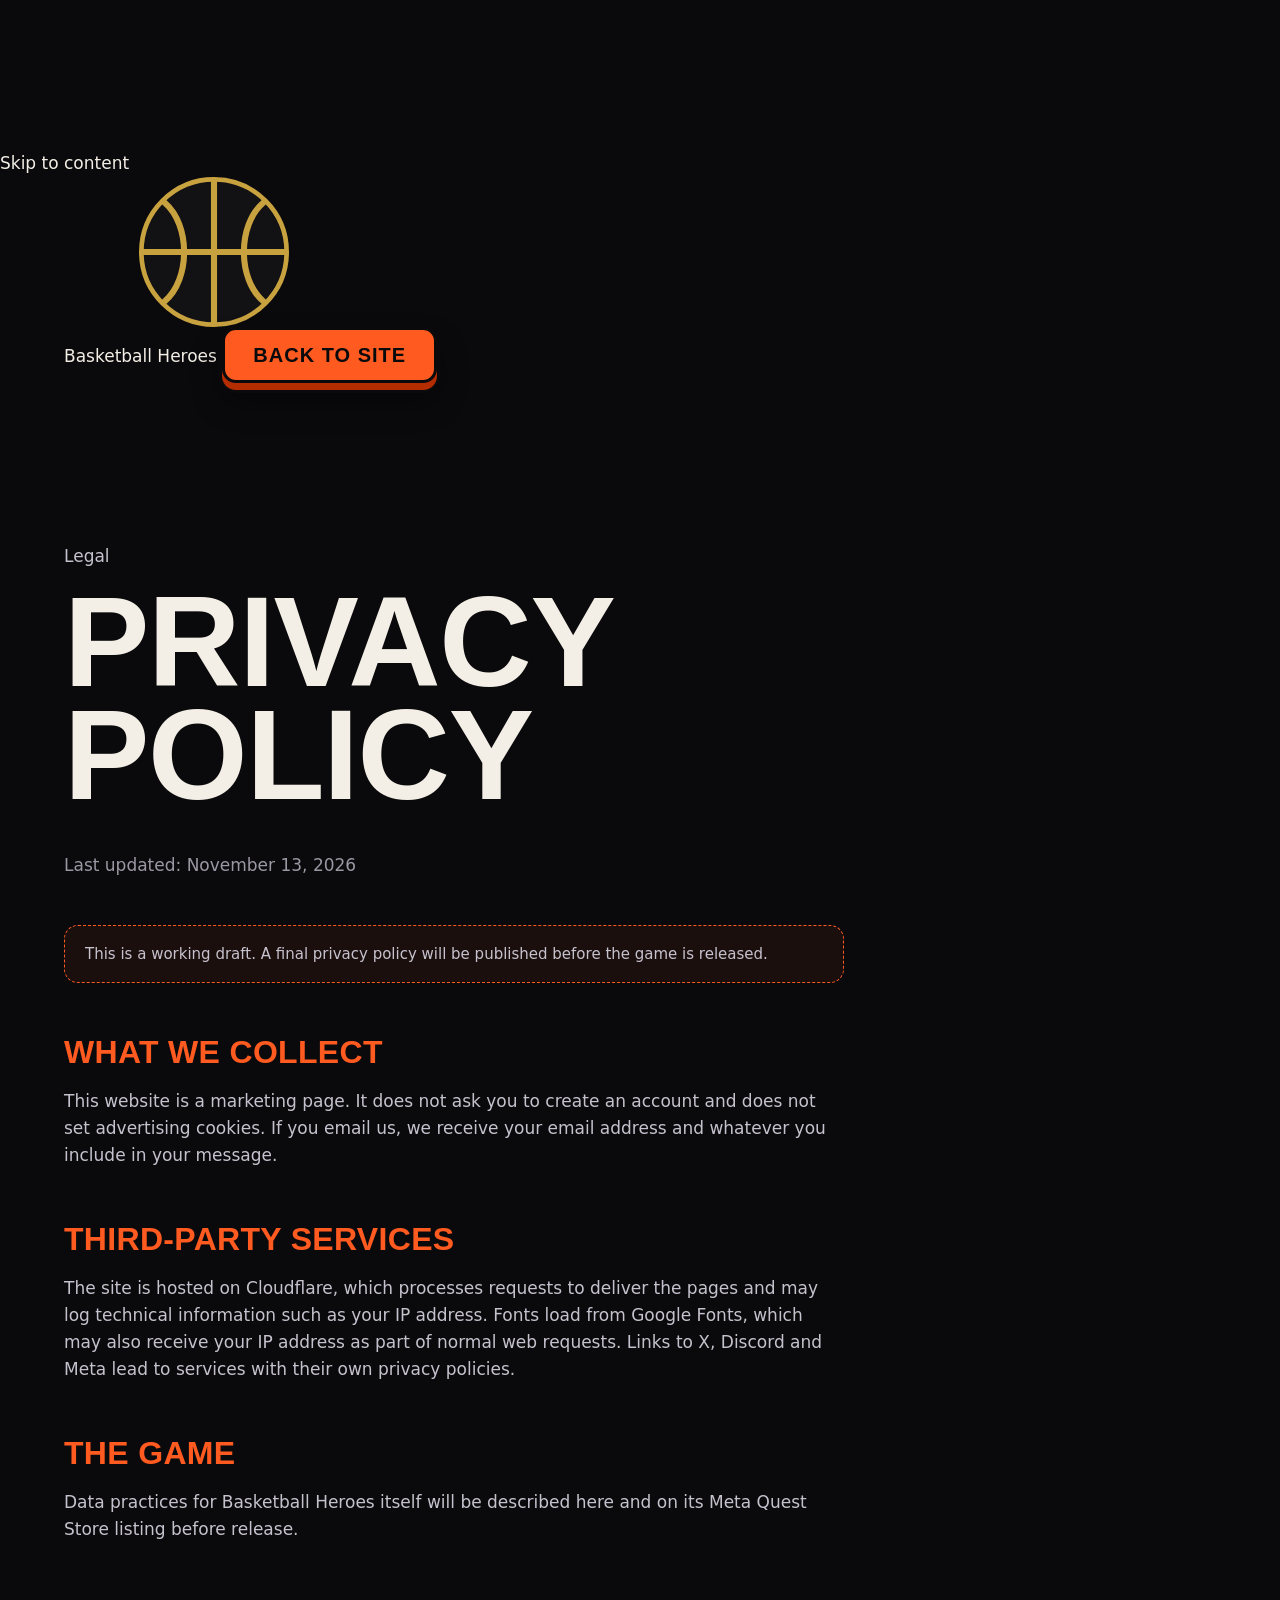
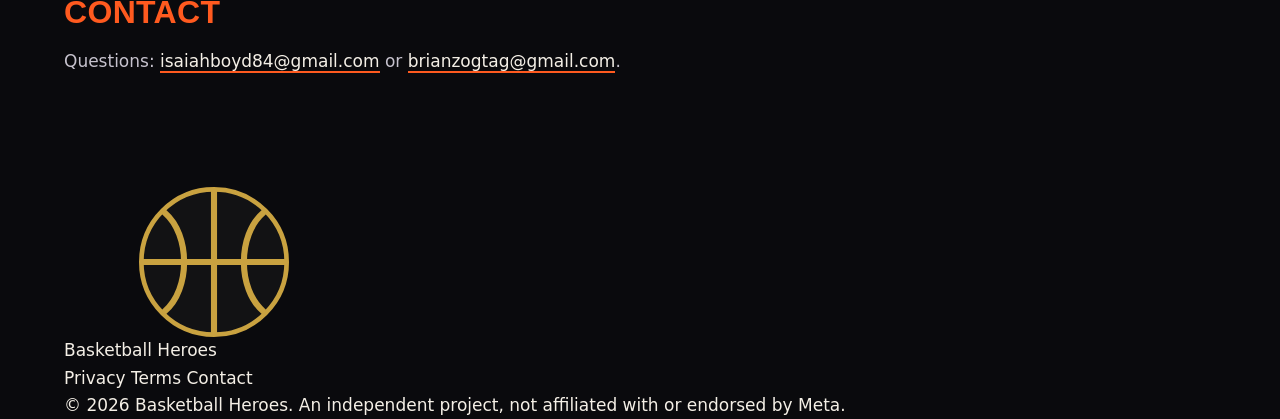
==== commit 88d32378: "Redesign site around real in-game renders Replace the three.js toy and the hold-to-shoot mini-game w" ====
--- a/public/privacy.html
+++ b/public/privacy.html
@@ -1,31 +1,85 @@
-<!DOCTYPE html>
+<!doctype html>
 <html lang="en">
 <head>
   <meta charset="utf-8">
-  <meta name="viewport" content="width=device-width, initial-scale=1">
-  <title>Privacy Policy — Basketball Heroes</title>
+  <meta name="viewport" content="width=device-width, initial-scale=1, viewport-fit=cover">
+  <title>Privacy Policy | Basketball Heroes</title>
+  <meta name="description" content="How the Basketball Heroes website handles your information.">
   <meta name="robots" content="noindex">
-  <meta name="theme-color" content="#0d0b26">
+  <meta name="theme-color" content="#0a0a0b">
+  <meta name="color-scheme" content="dark">
+  <link rel="icon" href="/favicon.svg" type="image/svg+xml">
+  <link rel="icon" href="/favicon.ico" sizes="48x48">
+  <link rel="apple-touch-icon" href="/apple-touch-icon.png">
   <link rel="preconnect" href="https://fonts.googleapis.com">
   <link rel="preconnect" href="https://fonts.gstatic.com" crossorigin>
-  <link href="https://fonts.googleapis.com/css2?family=Archivo:wdth,wght@62..125,400..900&display=swap" rel="stylesheet">
-  <link rel="stylesheet" href="css/style.css">
+  <link rel="stylesheet" href="https://fonts.googleapis.com/css2?family=Archivo:wdth,wght@62..125,400..900&amp;display=swap">
+  <link rel="stylesheet" href="/css/style.css">
+  <script type="module" src="/js/main.js"></script>
 </head>
 <body>
-<header class="nav stuck"><a href="index.html" class="logo">BB Heroes</a><a href="index.html" class="btn btn-ghost btn-sm" style="margin-left:auto">Back to site</a></header>
-<main class="legal"><div class="wrap"><article>
-    <h1>Privacy Policy</h1>
-  <p class="meta">Last updated: November 11, 2026</p>
-  <div class="notice">Placeholder draft. This page will be replaced with the final privacy policy before launch.</div>
-  <h2>What we collect</h2>
-  <p>This website is a marketing page. It does not ask you to create an account and does not set advertising cookies. If you email us, we receive your email address and whatever you include in your message.</p>
-  <h2>Third-party services</h2>
-  <p>The site loads fonts from Google Fonts which may receive your IP address as part of normal web requests. Links to X, Discord and Meta lead to services with their own privacy policies.</p>
-  <h2>The game</h2>
-  <p>Data practices for Basketball Heroes itself will be described here and on its Meta Quest Store listing before release.</p>
-  <h2>Contact</h2>
-  <p>Questions: <a href="mailto:isaiahboyd84@gmail.com">isaiahboyd84@gmail.com</a> or <a href="mailto:brianzogtag@gmail.com">brianzogtag@gmail.com</a>.</p>
-</article></div></main>
-<footer class="foot"><div class="wrap"><div class="foot-bar" style="margin-top:0"><span>&copy; 2026 Basketball Heroes</span><nav aria-label="Footer"><a href="privacy.html">Privacy Policy</a><a href="terms.html">Terms of Service</a><a href="index.html#contact">Contact</a></nav></div></div></footer>
+
+<svg class="sprite" aria-hidden="true" focusable="false">
+  <symbol id="mark" viewBox="0 0 64 64">
+    <circle cx="32" cy="32" r="31" fill="#121214" stroke="#c9a240" stroke-width="2"/>
+    <path d="M32 1v62M1 32h62" fill="none" stroke="#c9a240" stroke-width="2.6"/>
+    <path d="M11 11c11 9.5 11 32.5 0 42M53 11c-11 9.5-11 32.5 0 42" fill="none" stroke="#c9a240" stroke-width="2.6" stroke-linecap="round"/>
+  </symbol>
+</svg>
+
+<a class="skip-link" href="#main">Skip to content</a>
+
+<header class="site-header is-stuck" data-header>
+  <div class="wrap header-inner">
+    <a class="brand" href="/" aria-label="Basketball Heroes, home">
+      <svg class="brand-mark" aria-hidden="true"><use href="#mark"/></svg>
+      <span class="brand-name">Basketball Heroes</span>
+    </a>
+    <a class="btn btn-ghost btn-sm header-back" href="/">Back to site</a>
+  </div>
+</header>
+
+<main id="main" class="legal">
+  <div class="wrap">
+    <article>
+      <p class="label">Legal</p>
+      <h1 class="display">Privacy Policy</h1>
+      <p class="meta">Last updated: November 13, 2026</p>
+      <p class="notice">This is a working draft. A final privacy policy will be published before the game is released.</p>
+
+      <h2>What we collect</h2>
+      <p>This website is a marketing page. It does not ask you to create an account and does not set advertising cookies. If you email us, we receive your email address and whatever you include in your message.</p>
+
+      <h2>Third-party services</h2>
+      <p>The site is hosted on Cloudflare, which processes requests to deliver the pages and may log technical information such as your IP address. Fonts load from Google Fonts, which may also receive your IP address as part of normal web requests. Links to X, Discord and Meta lead to services with their own privacy policies.</p>
+
+      <h2>The game</h2>
+      <p>Data practices for Basketball Heroes itself will be described here and on its Meta Quest Store listing before release.</p>
+
+      <h2>Contact</h2>
+      <p>Questions: <a href="mailto:isaiahboyd84@gmail.com">isaiahboyd84@gmail.com</a> or <a href="mailto:brianzogtag@gmail.com">brianzogtag@gmail.com</a>.</p>
+    </article>
+  </div>
+</main>
+
+<footer class="site-footer">
+  <div class="wrap">
+    <div class="footer-top">
+      <a class="brand" href="/" aria-label="Basketball Heroes, home">
+        <svg class="brand-mark" aria-hidden="true"><use href="#mark"/></svg>
+        <span class="brand-name">Basketball Heroes</span>
+      </a>
+      <nav class="footer-links" aria-label="Footer">
+        <a href="/privacy">Privacy</a>
+        <a href="/terms">Terms</a>
+        <a href="/#contact">Contact</a>
+      </nav>
+    </div>
+    <div class="footer-legal">
+      <p>&copy; <span data-year>2026</span> Basketball Heroes. An independent project, not affiliated with or endorsed by Meta.</p>
+    </div>
+  </div>
+</footer>
+
 </body>
 </html>
--- a/css/style.css
+++ b/css/style.css
@@ -0,0 +1,336 @@
+/* ==========================================================
+   BASKETBALL HEROES — site styles
+   Palette: ink black / hardwood orange / hero red / bolt blue
+   ========================================================== */
+:root {
+  --ink: #0a0a0d;
+  --ink-2: #111116;
+  --ink-3: #1a1a22;
+  --line: rgba(255, 255, 255, 0.09);
+  --bone: #f4efe6;
+  --mute: #9b97a3;
+  --orange: #ff5a1f;
+  --orange-hot: #ff7a2e;
+  --red: #ff2d3d;
+  --bolt: #35d3ff;
+  --font-display: "Big Shoulders Display", "Impact", sans-serif;
+  --font-body: "Space Grotesk", system-ui, sans-serif;
+  --pad: clamp(20px, 5vw, 72px);
+  --ease: cubic-bezier(0.22, 1, 0.36, 1);
+}
+
+*, *::before, *::after { box-sizing: border-box; margin: 0; padding: 0; }
+html { scroll-behavior: auto; -webkit-text-size-adjust: 100%; overflow-x: clip; }
+html.lenis, html.lenis body { height: auto; }
+.lenis.lenis-smooth { scroll-behavior: auto !important; }
+.lenis.lenis-stopped { overflow: hidden; }
+
+body {
+  background: var(--ink);
+  color: var(--bone);
+  font-family: var(--font-body);
+  font-size: 17px;
+  line-height: 1.6;
+  overflow-x: clip;
+  -webkit-font-smoothing: antialiased;
+}
+a { color: inherit; text-decoration: none; }
+button { font: inherit; color: inherit; background: none; border: 0; cursor: pointer; }
+svg { display: block; }
+::selection { background: var(--orange); color: var(--ink); }
+:focus-visible { outline: 3px solid var(--bolt); outline-offset: 3px; border-radius: 6px; }
+
+.icon { width: 1.25em; height: 1.25em; stroke: currentColor; fill: none; stroke-width: 2; stroke-linecap: round; stroke-linejoin: round; flex: none; }
+.icon-fill { fill: currentColor; stroke: none; }
+
+/* film grain over everything */
+.grain {
+  position: fixed; inset: -50%; z-index: 90; pointer-events: none; opacity: 0.07;
+  background-image: url("data:image/svg+xml;utf8,<svg xmlns='http://www.w3.org/2000/svg' width='200' height='200'><filter id='n'><feTurbulence type='fractalNoise' baseFrequency='.9' numOctaves='2' stitchTiles='stitch'/></filter><rect width='100%25' height='100%25' filter='url(%23n)'/></svg>");
+  animation: grain 1.2s steps(6) infinite;
+}
+@keyframes grain {
+  0% { transform: translate(0, 0); } 20% { transform: translate(-3%, 2%); } 40% { transform: translate(2%, -3%); }
+  60% { transform: translate(-2%, -1%); } 80% { transform: translate(3%, 3%); } 100% { transform: translate(0, 0); }
+}
+
+.wrap { width: 100%; max-width: 1360px; margin: 0 auto; padding: 0 var(--pad); }
+.eyebrow {
+  display: inline-flex; align-items: center; gap: 10px;
+  font-weight: 600; font-size: 13px; letter-spacing: 0.22em; text-transform: uppercase; color: var(--orange);
+}
+.eyebrow::before { content: ""; width: 34px; height: 3px; background: var(--orange); transform: skewX(-30deg); }
+.display {
+  font-family: var(--font-display); font-weight: 900; text-transform: uppercase;
+  line-height: 0.88; letter-spacing: -0.01em;
+}
+
+/* ---------- reveal on scroll (only hidden when JS is running) ---------- */
+.js [data-reveal] { opacity: 0; transform: translateY(46px); transition: opacity 0.9s var(--ease), transform 0.9s var(--ease); transition-delay: var(--d, 0s); }
+.js [data-reveal].in { opacity: 1; transform: none; }
+.js [data-reveal="left"] { transform: translateX(-60px); }
+.js [data-reveal="right"] { transform: translateX(60px); }
+.js [data-reveal="left"].in, .js [data-reveal="right"].in { transform: none; }
+
+/* ---------- NAV ---------- */
+.nav {
+  position: fixed; top: 0; left: 0; right: 0; z-index: 70;
+  padding: 18px 0; transition: padding 0.4s;
+}
+.nav::before { content: ""; position: absolute; inset: 0; z-index: -1; background: rgba(10, 10, 13, 0.78); backdrop-filter: blur(14px); -webkit-backdrop-filter: blur(14px); border-bottom: 1px solid var(--line); opacity: 0; transition: opacity 0.4s; }
+.nav.stuck { padding: 10px 0; }
+.nav.stuck::before { opacity: 1; }
+.nav .wrap { display: flex; align-items: center; justify-content: space-between; gap: 24px; }
+.logo { display: flex; align-items: center; gap: 12px; font-family: var(--font-display); font-weight: 900; font-size: 24px; text-transform: uppercase; letter-spacing: 0.02em; line-height: 1; }
+.logo svg { width: 34px; height: 34px; transition: transform 0.7s var(--ease); }
+.logo:hover svg { transform: rotate(360deg); }
+.logo b { color: var(--orange); font-weight: 900; }
+.nav-links { display: flex; align-items: center; gap: 34px; }
+.nav-links a:not(.btn) { font-size: 14px; font-weight: 500; letter-spacing: 0.08em; text-transform: uppercase; color: var(--mute); position: relative; padding: 6px 0; transition: color 0.25s; }
+.nav-links a:not(.btn)::after { content: ""; position: absolute; left: 0; right: 0; bottom: 0; height: 2px; background: var(--orange); transform: scaleX(0); transform-origin: left; transition: transform 0.35s var(--ease); }
+.nav-links a:not(.btn):hover { color: var(--bone); }
+.nav-links a:not(.btn):hover::after { transform: scaleX(1); }
+.burger { display: none; width: 46px; height: 46px; border: 2px solid var(--line); border-radius: 12px; align-items: center; justify-content: center; position: relative; z-index: 80; }
+.burger span, .burger span::before { display: block; width: 20px; height: 2px; background: var(--bone); position: relative; transition: transform 0.3s var(--ease), background 0.3s; }
+.burger span::before { content: ""; position: absolute; top: 7px; left: 0; }
+.burger[aria-expanded="true"] span { transform: translateY(3.5px) rotate(45deg); }
+.burger[aria-expanded="true"] span::before { transform: translateY(-7px) rotate(-90deg); top: 7px; }
+
+/* ---------- EVIL BUTTONS ---------- */
+.btn {
+  --face: var(--orange); --depth: #b32d00; --text: var(--ink);
+  position: relative; display: inline-flex; align-items: center; justify-content: center; gap: 12px;
+  padding: 15px 28px; border-radius: 14px; border: 3px solid var(--ink);
+  background: var(--face); color: var(--text);
+  font-family: var(--font-display); font-weight: 900; font-size: 20px; letter-spacing: 0.05em; text-transform: uppercase; line-height: 1;
+  box-shadow: 0 7px 0 var(--depth), 0 7px 0 3px var(--ink), 0 18px 30px rgba(0, 0, 0, 0.45);
+  transform: translate3d(0, 0, 0) rotate(var(--rot, 0deg));
+  transition: transform 0.18s var(--ease), box-shadow 0.18s var(--ease), background 0.2s;
+  user-select: none; -webkit-tap-highlight-color: transparent;
+}
+.btn:hover { transform: translate3d(0, -4px, 0) rotate(var(--rot, -1.6deg)); box-shadow: 0 11px 0 var(--depth), 0 11px 0 3px var(--ink), 0 26px 40px rgba(0, 0, 0, 0.5); }
+.btn:active, .btn.is-down { transform: translate3d(0, 6px, 0) rotate(0deg) scale(0.985); box-shadow: 0 1px 0 var(--depth), 0 1px 0 3px var(--ink), 0 4px 8px rgba(0, 0, 0, 0.4); transition-duration: 0.06s; }
+.btn .icon { width: 22px; height: 22px; }
+.btn.red { --face: var(--red); --depth: #9c0e1b; --text: #fff; }
+.btn.bone { --face: var(--bone); --depth: #a79f8e; --text: var(--ink); }
+.btn.discord { --face: #5865f2; --depth: #3340c4; --text: #fff; }
+.btn.sm { padding: 10px 18px; font-size: 16px; border-radius: 11px; box-shadow: 0 5px 0 var(--depth), 0 5px 0 3px var(--ink), 0 12px 20px rgba(0,0,0,.4); }
+.btn.sm:hover { box-shadow: 0 8px 0 var(--depth), 0 8px 0 3px var(--ink), 0 16px 24px rgba(0,0,0,.45); }
+.btn.sm:active { box-shadow: 0 1px 0 var(--depth), 0 1px 0 3px var(--ink); }
+
+/* the glaring eyes that appear on the big buttons */
+.btn .eyes { position: absolute; top: -17px; left: 50%; display: flex; gap: 6px; transform: translateX(-50%) scale(0); transform-origin: 50% 100%; transition: transform 0.28s cubic-bezier(0.34, 1.9, 0.64, 1); pointer-events: none; }
+.btn:hover .eyes { transform: translateX(-50%) scale(1); }
+.btn .eye { position: relative; width: 17px; height: 17px; border-radius: 50%; background: #fff; border: 2.5px solid var(--ink); overflow: hidden; }
+.btn .eye i { position: absolute; width: 7px; height: 7px; border-radius: 50%; background: var(--ink); left: 50%; top: 50%; margin: -3.5px 0 0 -3.5px; transform: translate(var(--px, 0px), var(--py, 0px)); }
+.btn .eye::after { content: ""; position: absolute; left: -2px; right: -2px; top: -2px; height: 7px; background: var(--face); transform: rotate(var(--brow)) translateY(-1px); border-bottom: 2.5px solid var(--ink); }
+.btn .eye:first-child { --brow: 16deg; } .btn .eye:last-child { --brow: -16deg; }
+
+/* ---------- HERO ---------- */
+.hero { position: relative; min-height: 100svh; display: flex; align-items: center; padding: 130px 0 120px; overflow: hidden; isolation: isolate; }
+.hero-bg { position: absolute; inset: 0; z-index: -1; background:
+  radial-gradient(60% 55% at 78% 45%, rgba(255, 90, 31, 0.28), transparent 70%),
+  radial-gradient(40% 40% at 8% 100%, rgba(255, 45, 61, 0.18), transparent 70%),
+  var(--ink); }
+.court { position: absolute; inset: 0; z-index: -1; width: 100%; height: 100%; opacity: 0.55; }
+.court * { fill: none; stroke: rgba(255, 255, 255, 0.07); stroke-width: 2; vector-effect: non-scaling-stroke; }
+#embers { position: absolute; inset: 0; z-index: -1; width: 100%; height: 100%; }
+.hero-grid { display: grid; grid-template-columns: 1.25fr 0.75fr; align-items: center; gap: 20px; position: relative; }
+.badge-live {
+  display: inline-flex; align-items: center; gap: 10px; padding: 8px 16px 8px 12px; border: 1px solid var(--line); border-radius: 999px;
+  background: rgba(255, 255, 255, 0.04); font-size: 13px; letter-spacing: 0.1em; text-transform: uppercase; color: var(--bone); margin-bottom: 28px;
+}
+.badge-live i { width: 8px; height: 8px; border-radius: 50%; background: var(--orange); box-shadow: 0 0 0 0 rgba(255, 90, 31, 0.7); animation: ping 1.8s infinite; }
+@keyframes ping { 70% { box-shadow: 0 0 0 10px rgba(255, 90, 31, 0); } 100% { box-shadow: 0 0 0 0 rgba(255, 90, 31, 0); } }
+.hero h1 { font-size: clamp(64px, 13.4vw, 220px); }
+.hero h1 .line { display: block; overflow: hidden; padding: 0.04em 0.06em 0.02em 0; margin-right: -0.06em; }
+.hero h1 .line > span { display: block; transform: translateY(105%) skewY(6deg); animation: rise 1.1s var(--ease) forwards; }
+.hero h1 .line:nth-child(2) > span { animation-delay: 0.14s; }
+@keyframes rise { to { transform: none; } }
+.hero h1 .heroes { color: transparent; -webkit-text-stroke: 3px var(--orange); position: relative; }
+.hero h1 .heroes::after { content: "HEROES"; position: absolute; inset: 0; color: var(--orange); clip-path: inset(0 100% 0 0); animation: fill 1.3s 1.1s var(--ease) forwards; }
+@keyframes fill { to { clip-path: inset(0 0 0 0); } }
+.tagline { max-width: 540px; margin: 30px 0 38px; font-size: clamp(18px, 1.7vw, 22px); color: #cfcbd4; opacity: 0; animation: fadeUp 1s 0.7s var(--ease) forwards; }
+.tagline strong { color: var(--bone); font-weight: 600; }
+.cta-row { display: flex; flex-wrap: wrap; gap: 22px; padding-top: 14px; opacity: 0; animation: fadeUp 1s 0.9s var(--ease) forwards; }
+@keyframes fadeUp { from { opacity: 0; transform: translateY(24px); } to { opacity: 1; transform: none; } }
+.badge-live { opacity: 0; animation: fadeUp 0.8s 0.2s var(--ease) forwards; }
+
+.hero-art { position: relative; aspect-ratio: 1; width: 100%; max-width: 520px; justify-self: center; transition: transform 0.25s ease-out; will-change: transform; }
+.hero-art .bolt { position: absolute; inset: -6% -14%; width: 128%; height: 112%; filter: drop-shadow(0 0 22px rgba(53, 211, 255, 0.75)); animation: flicker 4.5s infinite; }
+@keyframes flicker { 0%, 100% { opacity: 1; } 46% { opacity: 1; } 48% { opacity: 0.25; } 50% { opacity: 1; } 52% { opacity: 0.4; } 54% { opacity: 1; } }
+.hero-art .ball { position: absolute; inset: 14%; animation: bounce 2.2s cubic-bezier(0.5, 0, 0.5, 1) infinite; filter: drop-shadow(0 30px 50px rgba(255, 90, 31, 0.45)); }
+.hero-art .ball svg { width: 100%; height: 100%; animation: spin 9s linear infinite; }
+.hero-art .shadow { position: absolute; left: 20%; right: 20%; bottom: 3%; height: 6%; border-radius: 50%; background: rgba(0, 0, 0, 0.6); filter: blur(10px); animation: shade 2.2s cubic-bezier(0.5, 0, 0.5, 1) infinite; }
+@keyframes bounce { 0%, 100% { transform: translateY(14%); } 50% { transform: translateY(-6%); } }
+@keyframes shade { 0%, 100% { transform: scale(1.05); opacity: 0.9; } 50% { transform: scale(0.6); opacity: 0.35; } }
+@keyframes spin { to { transform: rotate(360deg); } }
+
+.scroll-cue { position: absolute; left: var(--pad); bottom: 28px; display: flex; align-items: center; gap: 14px; font-size: 12px; letter-spacing: 0.24em; text-transform: uppercase; color: var(--mute); }
+.scroll-cue i { position: relative; width: 22px; height: 38px; border: 2px solid var(--mute); border-radius: 12px; }
+.scroll-cue i::after { content: ""; position: absolute; left: 50%; top: 7px; width: 3px; height: 8px; margin-left: -1.5px; background: var(--orange); border-radius: 3px; animation: wheel 1.6s infinite; }
+@keyframes wheel { 0% { opacity: 1; transform: translateY(0); } 100% { opacity: 0; transform: translateY(14px); } }
+
+/* ---------- MARQUEE ---------- */
+.marquee { position: relative; max-width: 100vw; z-index: 2; background: var(--orange); color: var(--ink); transform: rotate(-1.6deg) scale(1.03); margin: -34px 0 0; border-block: 4px solid var(--ink); overflow: hidden; box-shadow: 0 20px 60px rgba(255, 90, 31, 0.25); }
+.marquee-track { display: flex; width: max-content; animation: marquee 26s linear infinite; }
+.marquee:hover .marquee-track { animation-play-state: paused; }
+.marquee span { display: inline-flex; align-items: center; gap: 34px; padding: 14px 17px; font-family: var(--font-display); font-weight: 900; font-size: clamp(24px, 3vw, 38px); text-transform: uppercase; white-space: nowrap; }
+.marquee svg { width: 26px; height: 26px; }
+@keyframes marquee { to { transform: translateX(-50%); } }
+
+/* ---------- ABOUT ---------- */
+section { position: relative; }
+.about { padding: clamp(110px, 16vw, 220px) 0 clamp(80px, 10vw, 140px); }
+.about-lede { font-family: var(--font-display); font-weight: 800; text-transform: uppercase; font-size: clamp(34px, 5.6vw, 88px); line-height: 1; letter-spacing: -0.005em; margin: 28px 0 70px; max-width: 18ch; }
+.about-lede .w { opacity: 0.16; transition: opacity 0.25s linear, color 0.25s; }
+.about-lede .w.on { opacity: 1; }
+.about-lede .w.hot.on { color: var(--orange); }
+.about-grid { display: grid; grid-template-columns: 1.1fr 1fr; gap: clamp(30px, 6vw, 90px); align-items: start; }
+.about-copy p { color: #c6c2cd; margin-bottom: 20px; max-width: 58ch; }
+.about-copy p strong { color: var(--bone); font-weight: 600; }
+.specs { display: grid; gap: 14px; }
+.spec { display: flex; align-items: center; gap: 20px; padding: 22px 24px; border: 1px solid var(--line); border-radius: 18px; background: linear-gradient(120deg, rgba(255,255,255,.04), transparent); transition: transform 0.4s var(--ease), border-color 0.3s; }
+.spec:hover { transform: translateX(10px); border-color: rgba(255, 90, 31, 0.6); }
+.spec .ico { width: 54px; height: 54px; border-radius: 14px; background: var(--ink-3); display: grid; place-items: center; color: var(--orange); border: 1px solid var(--line); }
+.spec .ico .icon { width: 26px; height: 26px; }
+.spec small { display: block; font-size: 12px; letter-spacing: 0.2em; text-transform: uppercase; color: var(--mute); }
+.spec b { font-family: var(--font-display); font-weight: 800; font-size: 34px; text-transform: uppercase; line-height: 1.05; }
+
+/* ---------- FEATURES ---------- */
+.features { padding: clamp(70px, 9vw, 130px) 0 clamp(90px, 12vw, 170px); background: linear-gradient(180deg, transparent, var(--ink-2) 12%, var(--ink-2) 90%, transparent); }
+.sec-head { display: flex; justify-content: space-between; align-items: flex-end; gap: 30px; flex-wrap: wrap; margin-bottom: 64px; }
+.sec-head h2 { font-size: clamp(52px, 9vw, 140px); margin-top: 14px; }
+.sec-head h2 em { font-style: normal; color: var(--orange); }
+.sec-head p { max-width: 380px; color: var(--mute); }
+.cards { display: grid; grid-template-columns: repeat(3, 1fr); gap: 20px; perspective: 1400px; }
+.card {
+  --mx: 50%; --my: 50%;
+  position: relative; padding: 32px 30px 36px; min-height: 330px; border-radius: 24px; overflow: hidden;
+  background: var(--ink-3); border: 1px solid var(--line);
+  display: flex; flex-direction: column; transform-style: preserve-3d;
+  transform: rotateX(var(--rx, 0deg)) rotateY(var(--ry, 0deg));
+  transition: transform 0.35s var(--ease), border-color 0.3s;
+}
+.card::before { content: ""; position: absolute; inset: 0; background: radial-gradient(380px circle at var(--mx) var(--my), rgba(255, 90, 31, 0.22), transparent 60%); opacity: 0; transition: opacity 0.3s; pointer-events: none; }
+.card::after { content: ""; position: absolute; inset: 0; border-radius: inherit; padding: 1.5px; background: radial-gradient(260px circle at var(--mx) var(--my), var(--orange), transparent 65%); -webkit-mask: linear-gradient(#000 0 0) content-box, linear-gradient(#000 0 0); -webkit-mask-composite: xor; mask-composite: exclude; opacity: 0; transition: opacity 0.3s; pointer-events: none; }
+.card:hover::before, .card:hover::after { opacity: 1; }
+.card .num { font-family: var(--font-display); font-weight: 900; font-size: 20px; color: var(--mute); letter-spacing: 0.1em; display: flex; justify-content: space-between; align-items: center; }
+.card .num .icon { width: 40px; height: 40px; padding: 8px; border-radius: 12px; background: rgba(255, 90, 31, 0.12); color: var(--orange); stroke-width: 1.8; box-sizing: content-box; transition: transform 0.5s var(--ease), background 0.3s, color 0.3s; }
+.card:hover .num .icon { transform: rotate(-12deg) scale(1.15); background: var(--orange); color: var(--ink); }
+.card h3 { margin-top: auto; padding-top: 70px; font-family: var(--font-display); font-weight: 900; font-size: 42px; line-height: 0.95; text-transform: uppercase; transform: translateZ(30px); }
+.card p { margin-top: 14px; color: var(--mute); font-size: 16px; transform: translateZ(18px); }
+.card.wide { grid-column: span 2; }
+.card.accent { background: linear-gradient(150deg, var(--orange), #d9360d); color: var(--ink); border-color: transparent; }
+.card.accent p, .card.accent .num { color: rgba(10, 10, 13, 0.75); }
+.card.accent .num .icon { background: var(--ink); color: var(--orange); }
+.card.accent:hover .num .icon { background: var(--bone); color: var(--ink); }
+.card.accent::before { background: radial-gradient(380px circle at var(--mx) var(--my), rgba(255,255,255,.28), transparent 60%); }
+
+/* ---------- SOCIAL ---------- */
+.social { padding: clamp(90px, 12vw, 180px) 0; overflow: hidden; }
+.social-box { position: relative; border-radius: 36px; border: 1px solid var(--line); background:
+  radial-gradient(50% 80% at 100% 0%, rgba(88, 101, 242, 0.25), transparent 70%),
+  radial-gradient(50% 80% at 0% 100%, rgba(255, 90, 31, 0.25), transparent 70%), var(--ink-2);
+  padding: clamp(40px, 7vw, 110px) clamp(24px, 5vw, 80px); text-align: center; overflow: hidden; }
+.social-box h2 { font-size: clamp(54px, 10.5vw, 170px); margin: 18px 0 22px; }
+.social-box h2 .out { color: transparent; -webkit-text-stroke: 2px var(--bone); }
+.social-box p { max-width: 560px; margin: 0 auto 56px; color: var(--mute); }
+.social-btns { display: flex; justify-content: center; flex-wrap: wrap; gap: 34px; padding-top: 18px; }
+.btn.xl { padding: 26px 46px; font-size: clamp(26px, 3vw, 38px); border-radius: 20px; gap: 16px; }
+.btn.xl .icon { width: 36px; height: 36px; }
+.handle { margin-top: 34px; font-size: 14px; letter-spacing: 0.14em; text-transform: uppercase; color: var(--mute); }
+.handle b { color: var(--bone); font-weight: 600; }
+.ghost-ball { position: absolute; width: 180px; height: 180px; opacity: 0.07; }
+.ghost-ball.a { left: -50px; top: 40px; } .ghost-ball.b { right: -40px; bottom: -30px; width: 240px; height: 240px; }
+
+/* ---------- CONTACT ---------- */
+.contact { padding: 20px 0 clamp(100px, 13vw, 190px); }
+.contact h2 { font-size: clamp(48px, 8vw, 120px); margin: 14px 0 54px; }
+.contact-grid { display: grid; grid-template-columns: 1fr 1fr; gap: 20px; }
+.person { position: relative; display: flex; flex-direction: column; gap: 6px; padding: 34px 34px 30px; border-radius: 26px; border: 1px solid var(--line); background: var(--ink-2); overflow: hidden; transition: transform 0.5s var(--ease), border-color 0.3s; }
+.person:hover { transform: translateY(-8px); border-color: var(--orange); }
+.person .role { font-size: 12px; letter-spacing: 0.22em; text-transform: uppercase; color: var(--orange); font-weight: 600; }
+.person .name { font-family: var(--font-display); font-weight: 900; text-transform: uppercase; font-size: clamp(44px, 5vw, 74px); line-height: 0.95; }
+.person .mail { margin-top: 18px; display: flex; align-items: center; gap: 12px; color: var(--bone); font-size: clamp(15px, 1.5vw, 18px); word-break: break-all; }
+.person .mail .icon { color: var(--orange); }
+.person .actions { display: flex; gap: 10px; margin-top: 26px; flex-wrap: wrap; }
+.chip { display: inline-flex; align-items: center; gap: 8px; padding: 10px 16px; border-radius: 999px; border: 1px solid var(--line); font-size: 14px; font-weight: 500; transition: background 0.25s, color 0.25s, border-color 0.25s, transform 0.25s var(--ease); }
+.chip:hover { background: var(--bone); color: var(--ink); border-color: var(--bone); transform: translateY(-2px); }
+.chip .icon { width: 16px; height: 16px; }
+.chip.done { background: var(--orange); border-color: var(--orange); color: var(--ink); }
+.person .bgnum { position: absolute; right: 20px; top: -14px; font-family: var(--font-display); font-weight: 900; font-size: 180px; line-height: 1; color: rgba(255, 255, 255, 0.04); pointer-events: none; }
+
+/* ---------- FOOTER ---------- */
+.footer { position: relative; border-top: 1px solid var(--line); padding: 80px 0 34px; overflow: hidden; background: var(--ink); }
+.wishlist-row { display: flex; justify-content: center; margin-bottom: 70px; }
+.wish {
+  position: relative; display: inline-flex; align-items: center; gap: 22px; padding: 20px 34px 20px 24px; border-radius: 22px; cursor: not-allowed; isolation: isolate;
+  background: linear-gradient(180deg, #1d1d25, #101015); border: 1px solid rgba(255, 255, 255, 0.14);
+  box-shadow: 0 0 0 1px #000, 0 24px 60px rgba(0, 0, 0, 0.6), inset 0 1px 0 rgba(255, 255, 255, 0.12);
+  transition: transform 0.4s var(--ease); overflow: hidden;
+}
+.wish::before { content: ""; position: absolute; inset: 0; z-index: -1; background: linear-gradient(110deg, transparent 35%, rgba(255, 140, 60, 0.35) 50%, transparent 65%); transform: translateX(-120%); animation: sheen 3.6s 1s infinite; }
+@keyframes sheen { 50%, 100% { transform: translateX(120%); } }
+.wish:hover { transform: translateY(-4px) rotate(-0.6deg); }
+.wish.shake { animation: shake 0.45s; }
+@keyframes shake { 20% { transform: translateX(-9px) rotate(-1deg); } 40% { transform: translateX(8px) rotate(1deg); } 60% { transform: translateX(-5px); } 80% { transform: translateX(3px); } }
+.wish .lock { width: 62px; height: 62px; border-radius: 16px; display: grid; place-items: center; background: radial-gradient(circle at 30% 25%, #ffb36b, var(--orange) 55%, #b32d00); color: var(--ink); box-shadow: 0 0 0 3px var(--ink), 0 0 30px rgba(255, 90, 31, 0.5); }
+.wish .lock .icon { width: 28px; height: 28px; stroke-width: 2.4; }
+.wish small { display: block; font-size: 11px; letter-spacing: 0.26em; text-transform: uppercase; color: var(--mute); }
+.wish b { display: block; font-family: var(--font-display); font-weight: 900; text-transform: uppercase; font-size: clamp(28px, 4vw, 40px); line-height: 1; margin-top: 4px; }
+.wish b em { font-style: normal; color: var(--orange); }
+.wish .tag { margin-left: 8px; padding: 6px 12px; border-radius: 8px; background: var(--red); color: #fff; font-family: var(--font-display); font-weight: 900; font-size: 18px; letter-spacing: 0.08em; transform: rotate(4deg); box-shadow: 0 3px 0 #7d0a15; }
+.big-word { font-family: var(--font-display); font-weight: 900; text-transform: uppercase; text-align: center; line-height: 0.8; font-size: clamp(60px, 15.4vw, 250px); color: transparent; -webkit-text-stroke: 2px rgba(255, 255, 255, 0.12); white-space: nowrap; user-select: none; margin: 0 -2vw; transition: -webkit-text-stroke-color 0.5s; }
+.big-word:hover { -webkit-text-stroke-color: var(--orange); }
+.foot-bar { display: flex; justify-content: space-between; align-items: center; flex-wrap: wrap; gap: 20px; margin-top: 50px; padding-top: 26px; border-top: 1px solid var(--line); font-size: 14px; color: var(--mute); }
+.foot-links { display: flex; gap: 26px; flex-wrap: wrap; }
+.foot-links a { transition: color 0.2s; display: inline-flex; align-items: center; gap: 8px; }
+.foot-links a:hover { color: var(--orange); }
+.foot-links .icon { width: 16px; height: 16px; }
+
+/* ---------- LEGAL PAGES ---------- */
+.legal { padding: 160px 0 100px; min-height: 100svh; }
+.legal h1 { font-size: clamp(56px, 10vw, 150px); margin: 16px 0 40px; }
+.legal .meta { color: var(--mute); margin-bottom: 46px; }
+.legal article { max-width: 780px; }
+.legal h2 { font-family: var(--font-display); font-weight: 800; font-size: 32px; text-transform: uppercase; margin: 44px 0 10px; color: var(--orange); letter-spacing: 0.01em; }
+.legal p, .legal li { color: #c6c2cd; margin-bottom: 12px; }
+.legal ul { padding-left: 22px; }
+.legal a:not(.btn) { color: var(--bone); border-bottom: 2px solid var(--orange); }
+.notice { padding: 16px 20px; border: 1px dashed var(--orange); border-radius: 14px; color: var(--bone); background: rgba(255, 90, 31, 0.07); margin-bottom: 30px; font-size: 15px; }
+
+/* ---------- RESPONSIVE ---------- */
+@media (max-width: 980px) {
+  .hero-grid { grid-template-columns: 1fr; }
+  .hero-art { position: absolute; right: -14%; top: 7%; width: 66%; max-width: 380px; opacity: 0.55; z-index: -1; }
+  .about-grid, .contact-grid { grid-template-columns: 1fr; }
+  .cards { grid-template-columns: 1fr 1fr; }
+  .card.wide { grid-column: span 2; }
+}
+@media (max-width: 760px) {
+  body { font-size: 16px; }
+  .burger { display: inline-flex; }
+  .nav-links { position: fixed; inset: 0; z-index: 75; flex-direction: column; justify-content: center; gap: 26px; background: rgba(10, 10, 13, 0.97); transform: translateY(-100%); transition: transform 0.6s var(--ease); }
+  .nav-links.open { transform: none; }
+  .nav-links a:not(.btn) { font-family: var(--font-display); font-weight: 900; font-size: 48px; color: var(--bone); letter-spacing: 0.02em; }
+  .hero { padding-top: 120px; padding-bottom: 100px; }
+  .scroll-cue { display: none; }
+  .cards { grid-template-columns: 1fr; }
+  .card.wide { grid-column: auto; }
+  .card { min-height: 280px; }
+  .btn.xl { width: 100%; padding: 22px 24px; }
+  .social-btns { gap: 28px; }
+  .wish { flex-wrap: wrap; justify-content: center; text-align: center; padding: 22px; }
+  .wish .tag { margin: 6px 0 0; }
+  .marquee { margin-top: -14px; }
+}
+@media (hover: none) { .btn:hover { transform: none; box-shadow: 0 7px 0 var(--depth), 0 7px 0 3px var(--ink), 0 18px 30px rgba(0,0,0,.45); } .btn .eyes { display: none; } }
+
+@media (prefers-reduced-motion: reduce) {
+  *, *::before, *::after { animation-duration: 0.001ms !important; animation-iteration-count: 1 !important; transition-duration: 0.001ms !important; }
+  .grain { display: none; }
+  .js [data-reveal] { opacity: 1; transform: none; }
+  .hero h1 .line > span, .tagline, .cta-row, .badge-live { opacity: 1; transform: none; }
+  .hero h1 .heroes::after { clip-path: inset(0 0 0 0); }
+}
